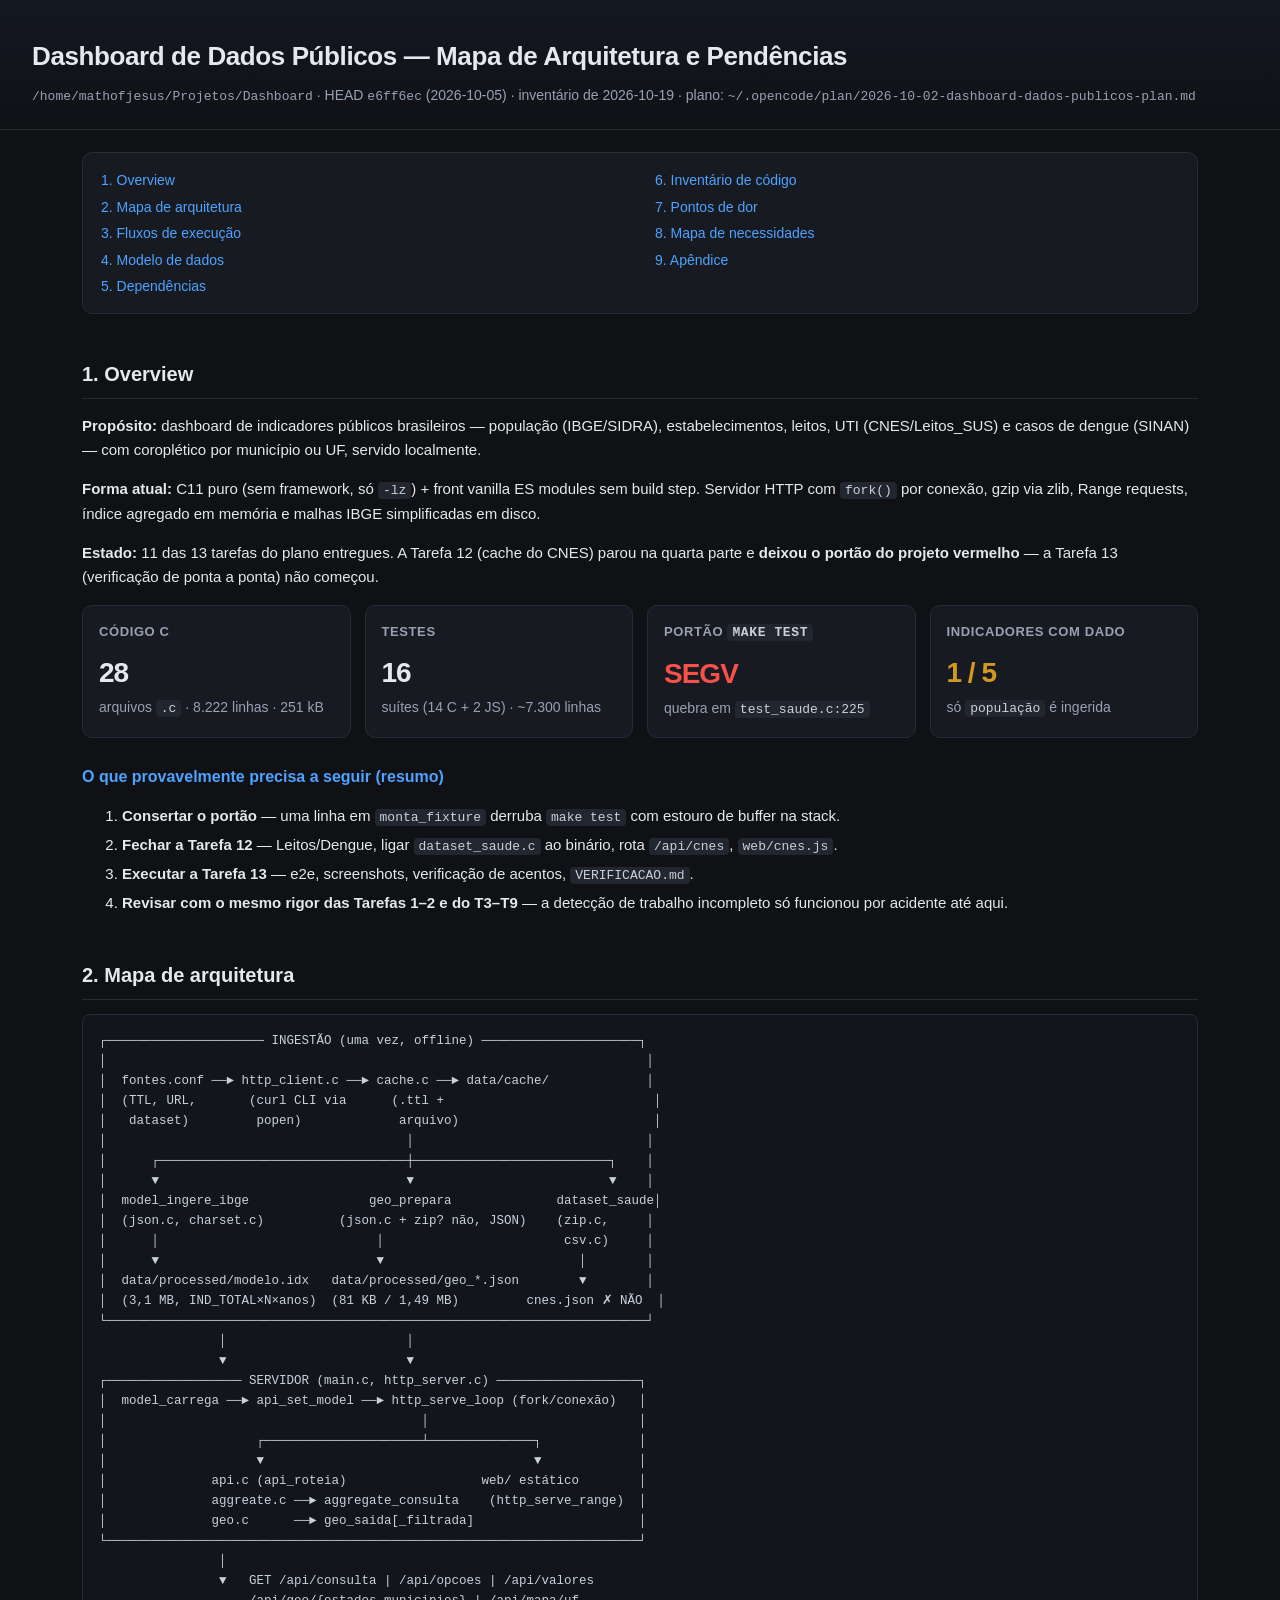
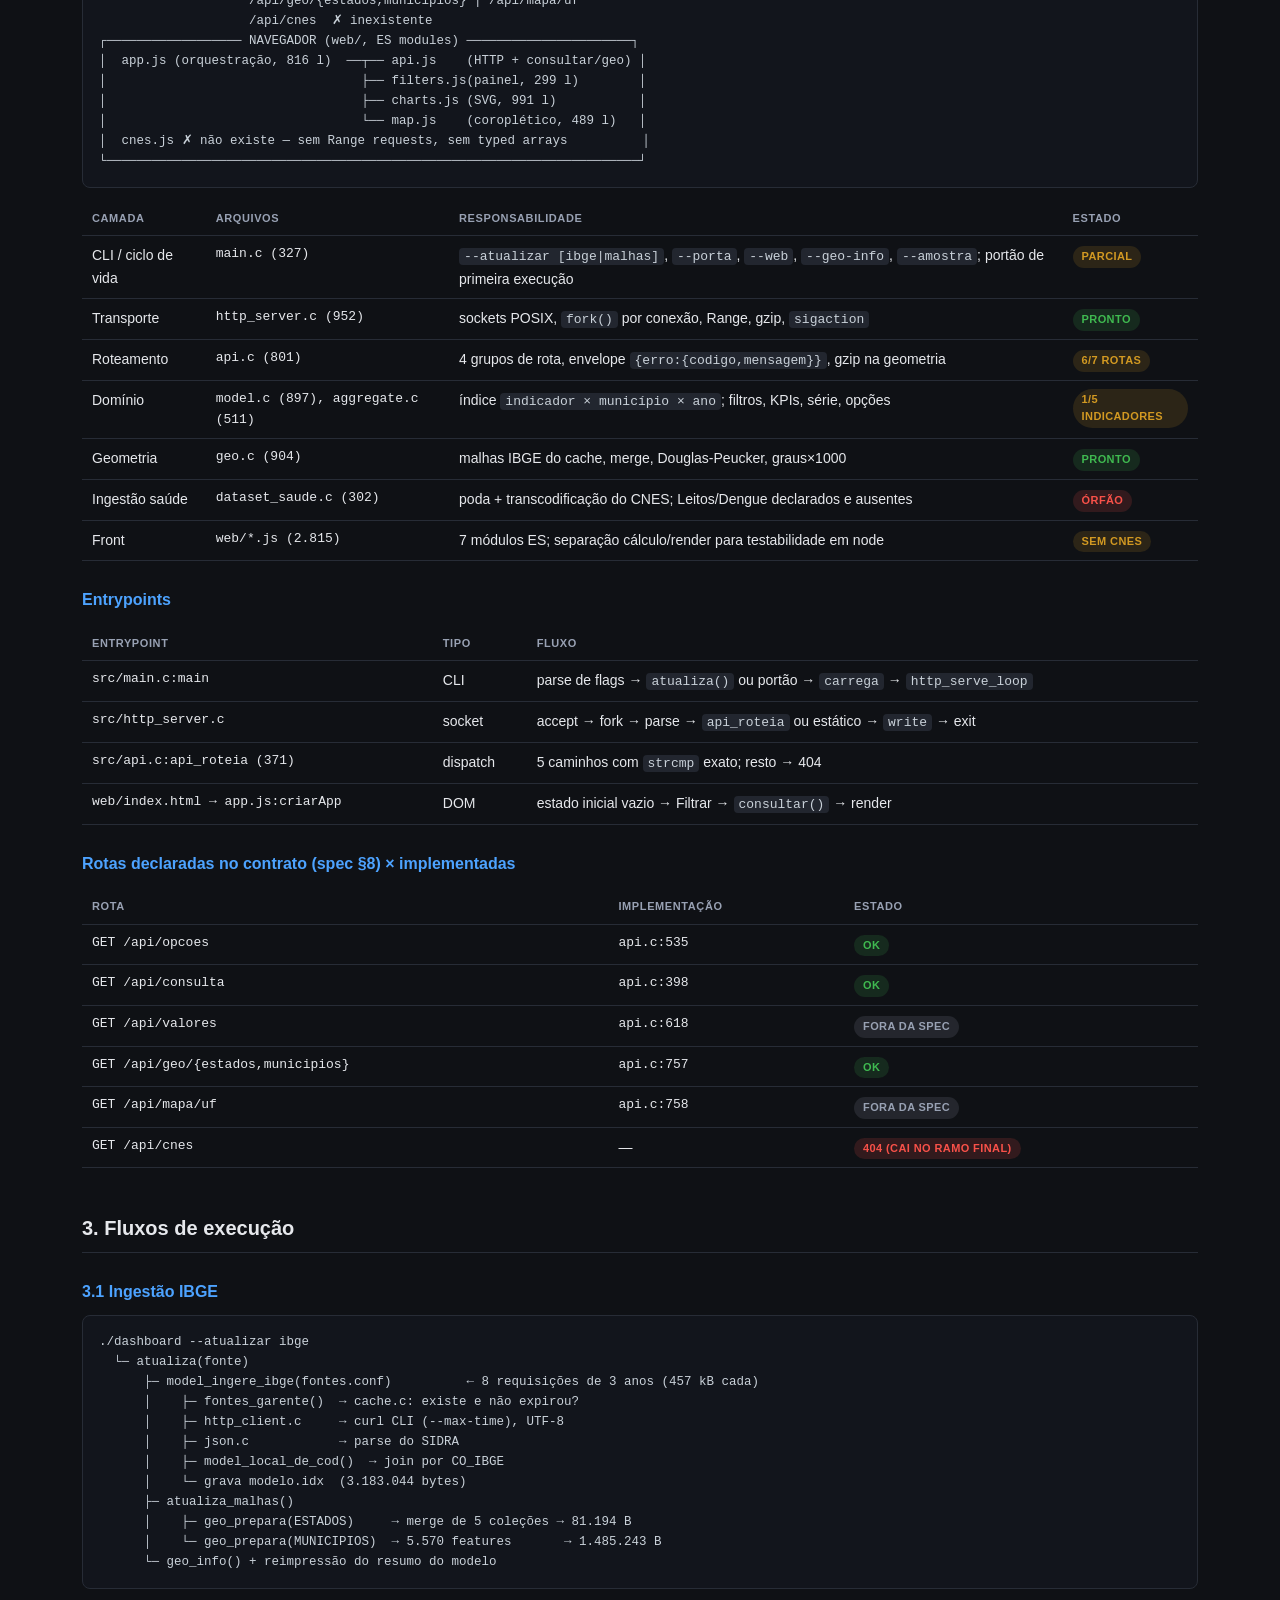
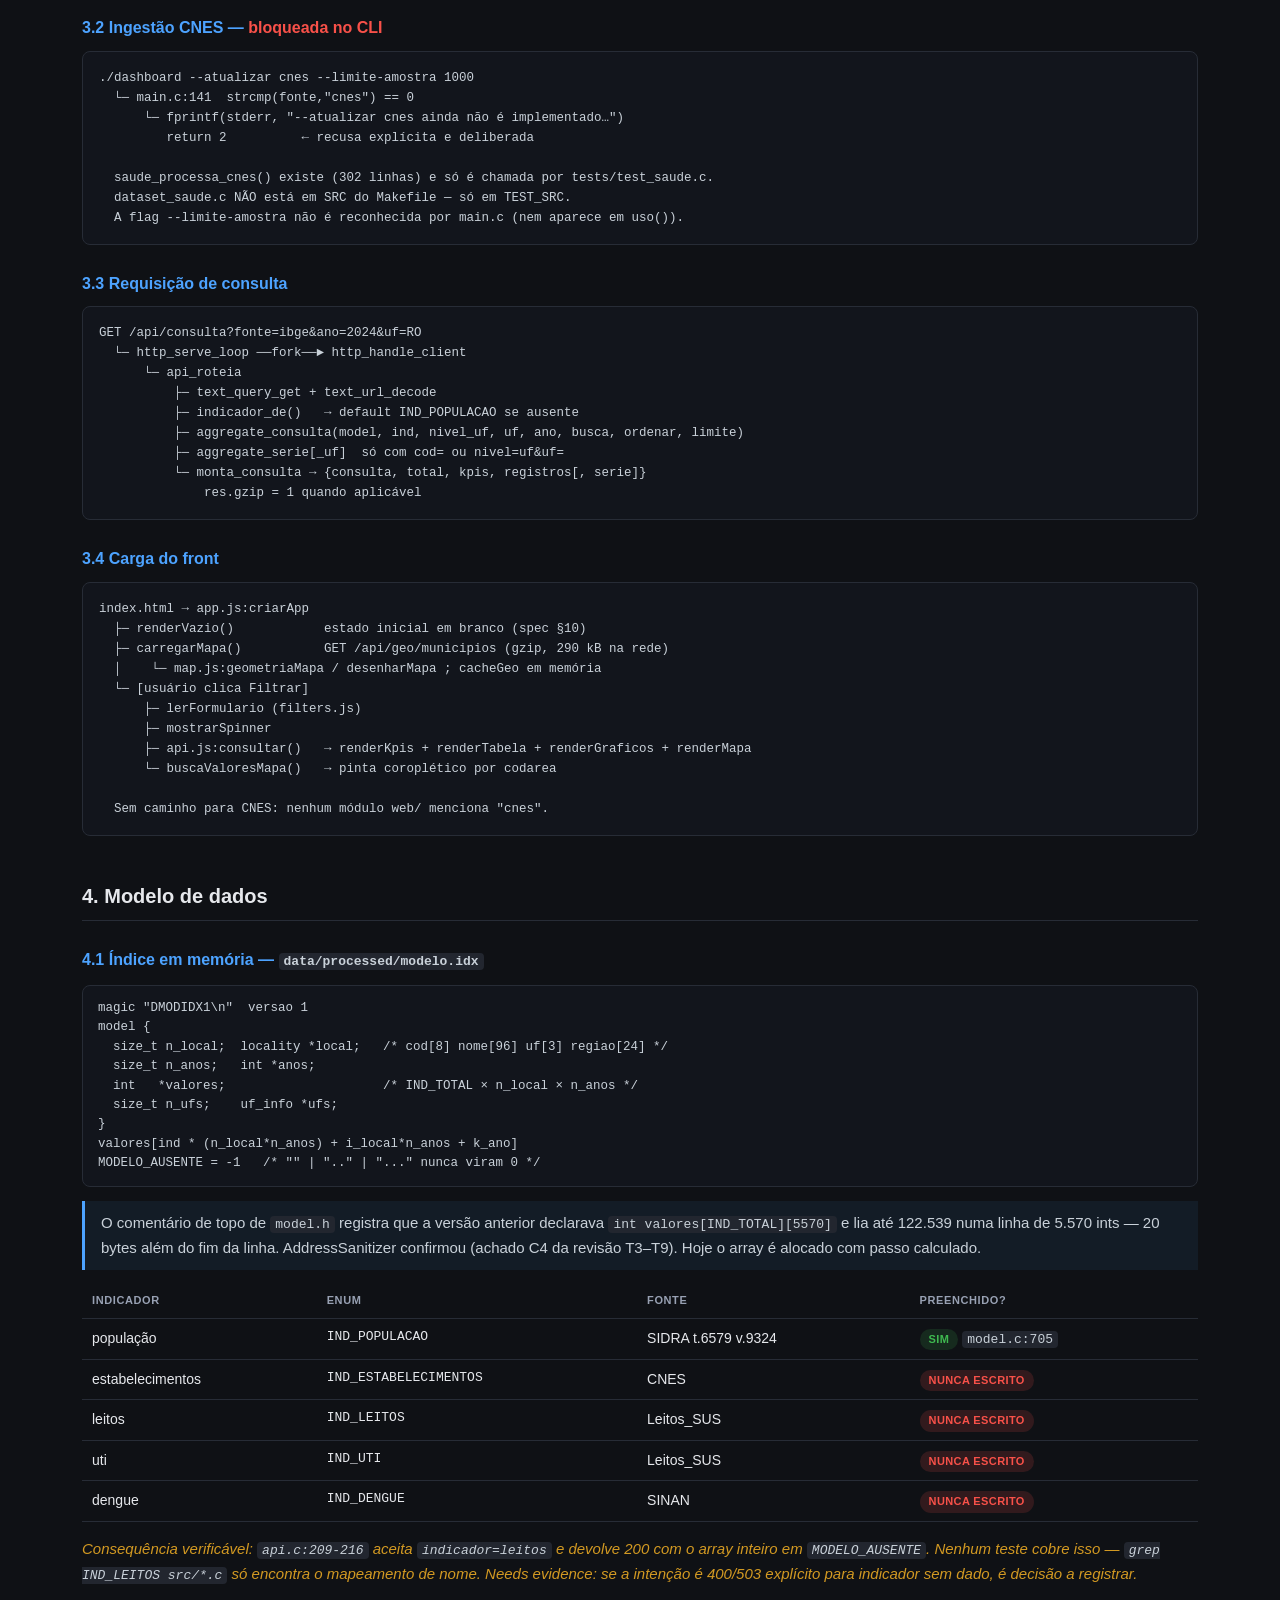
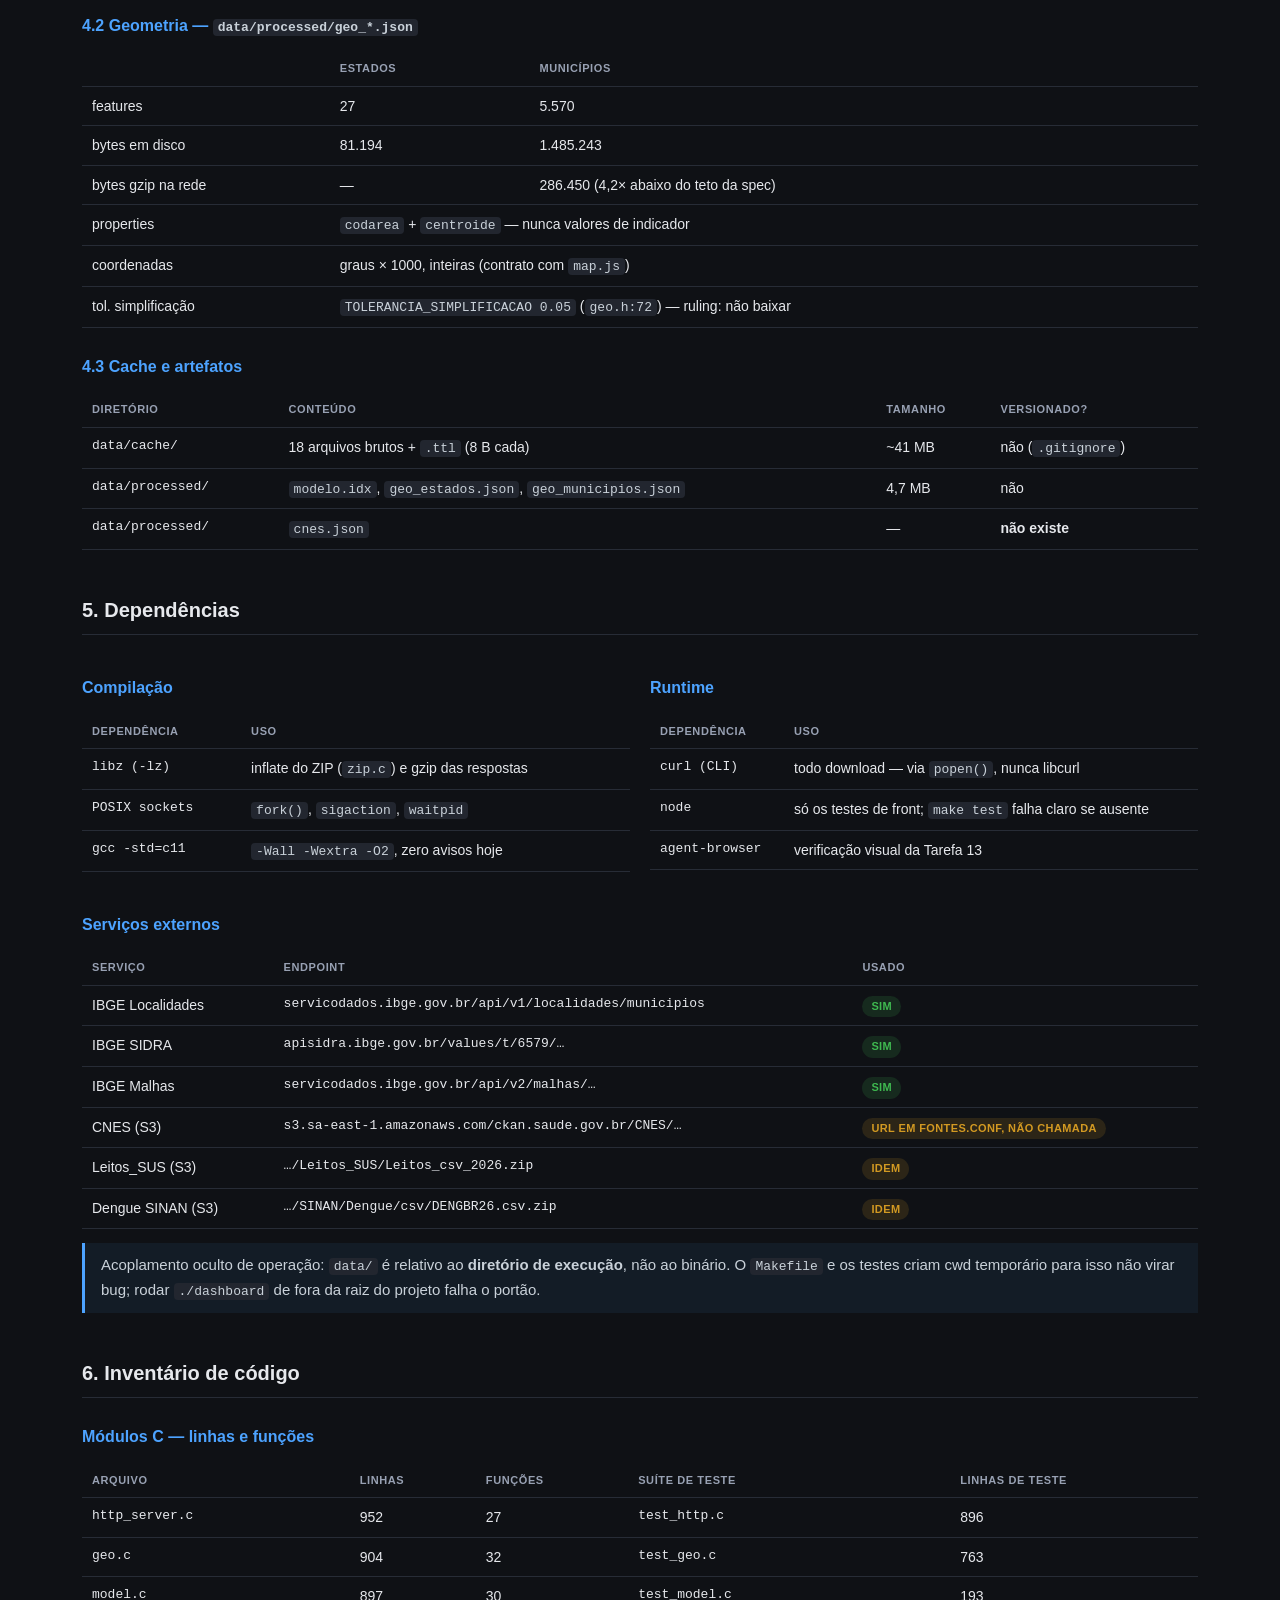
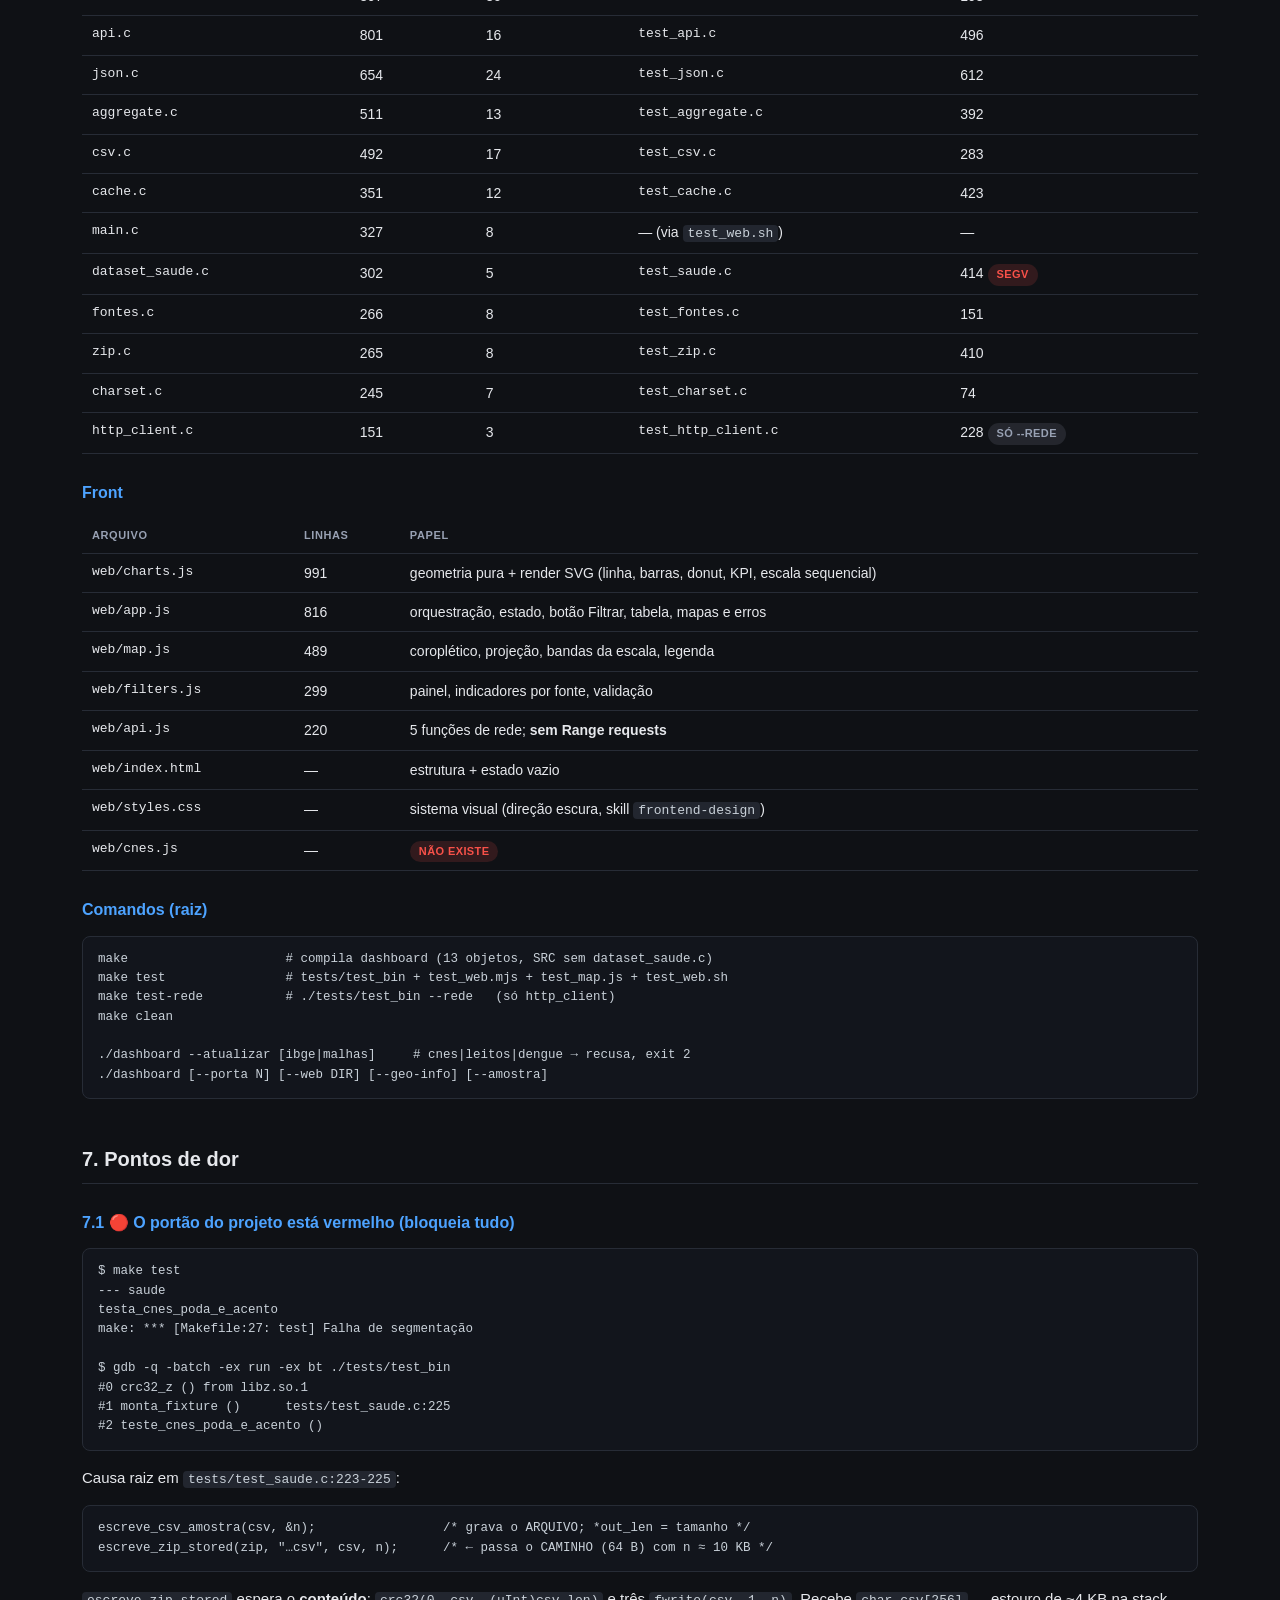
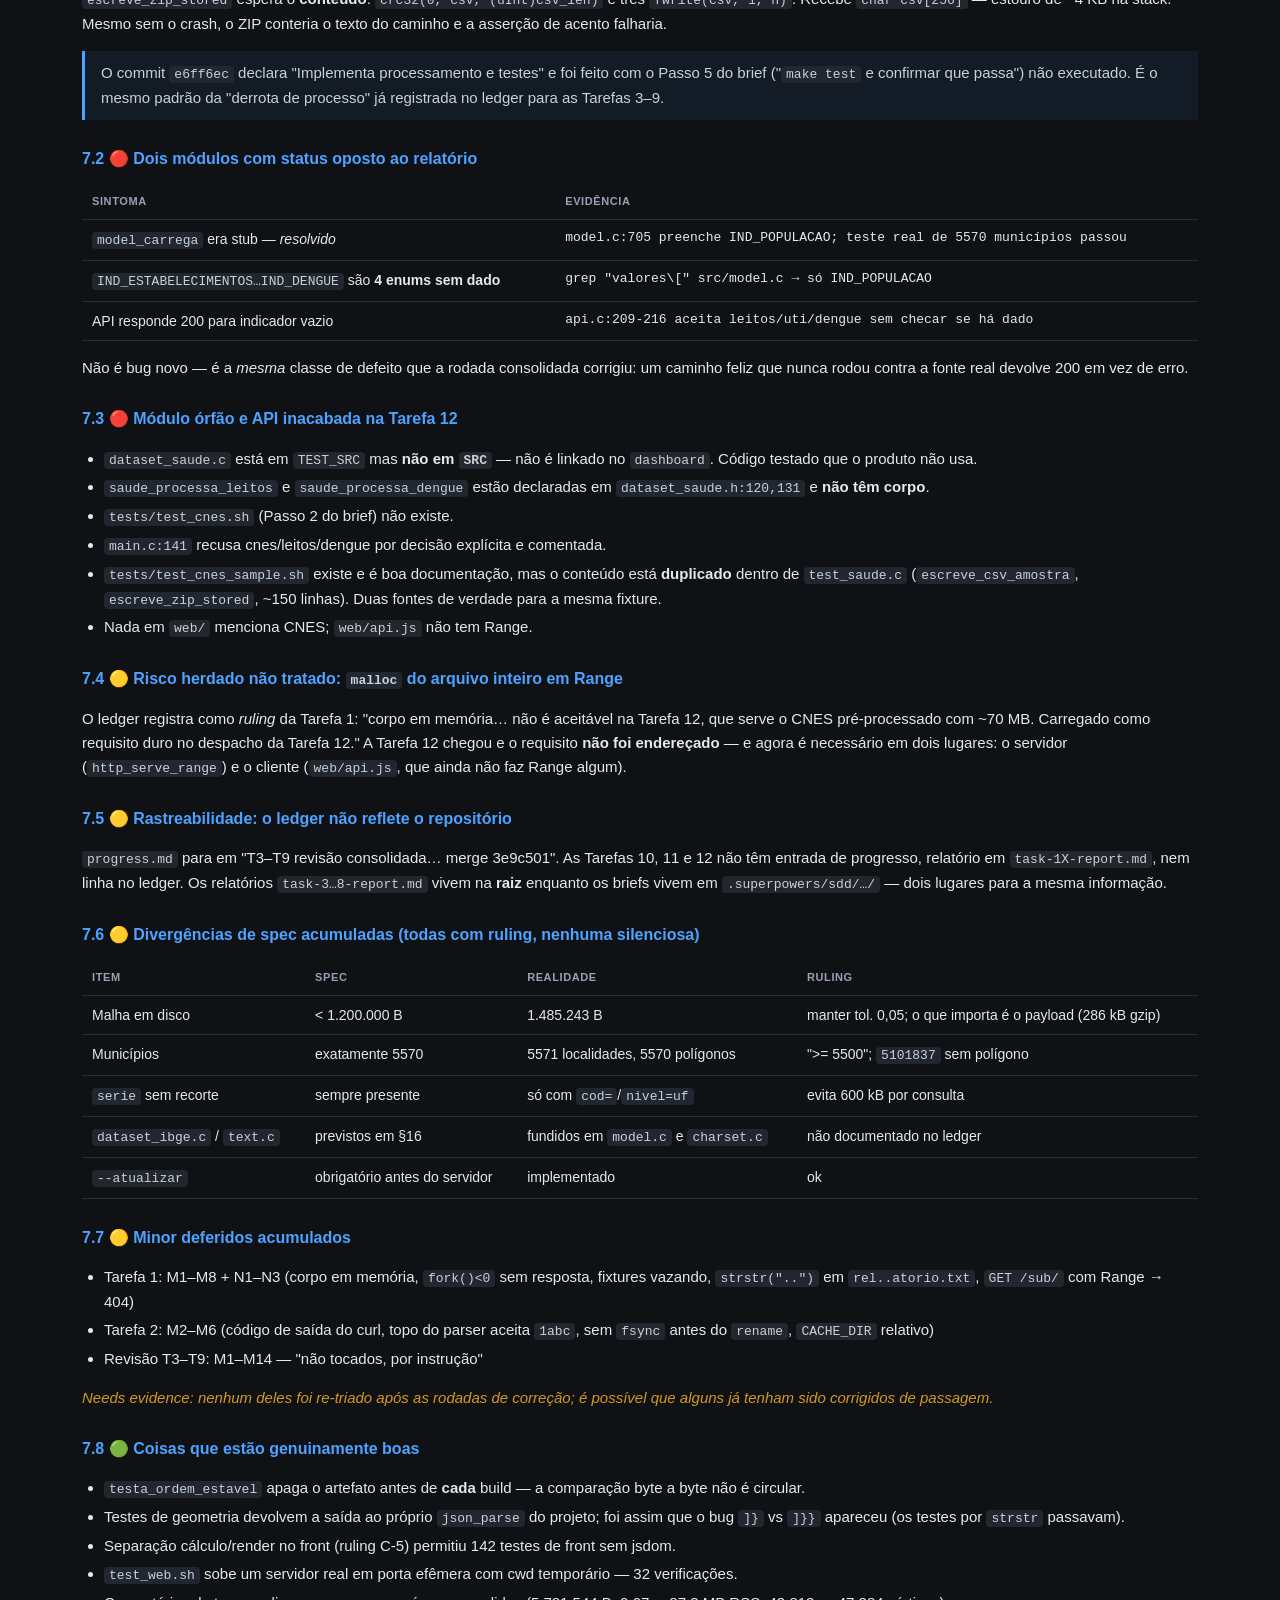
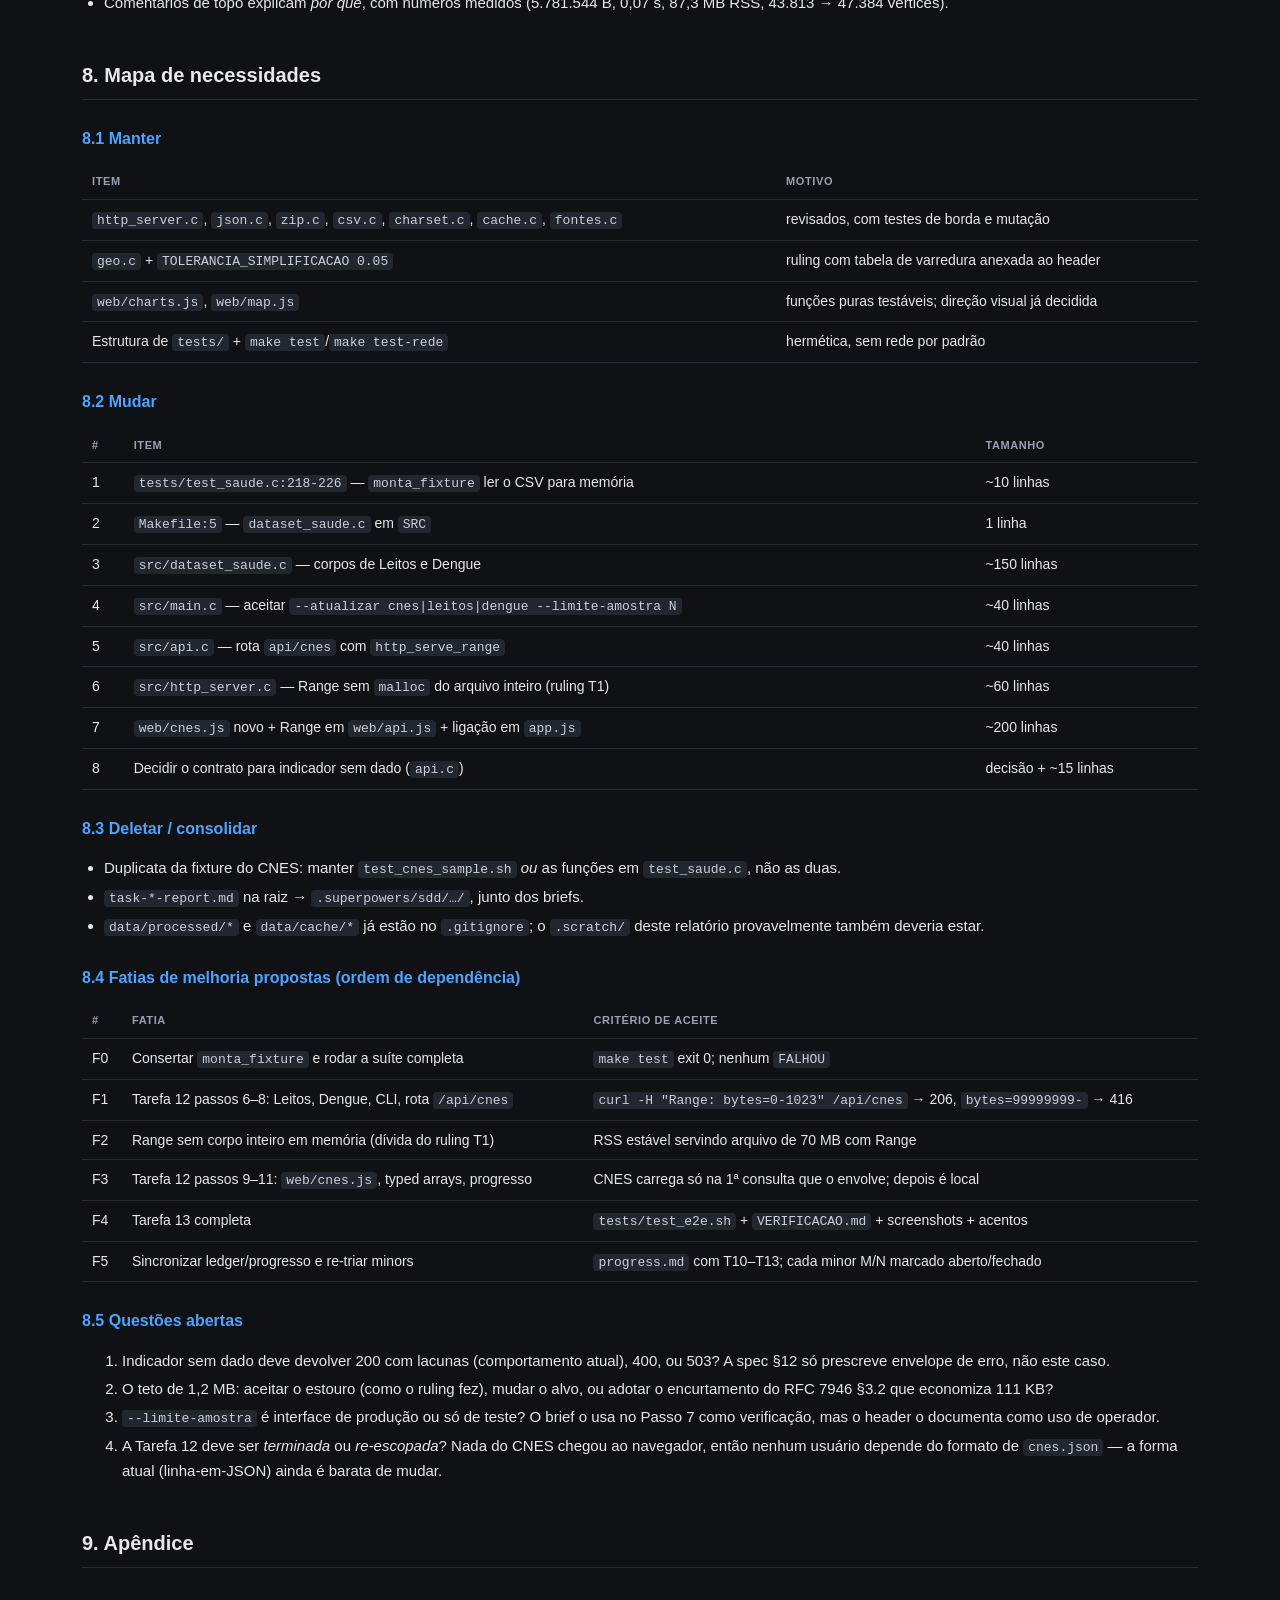
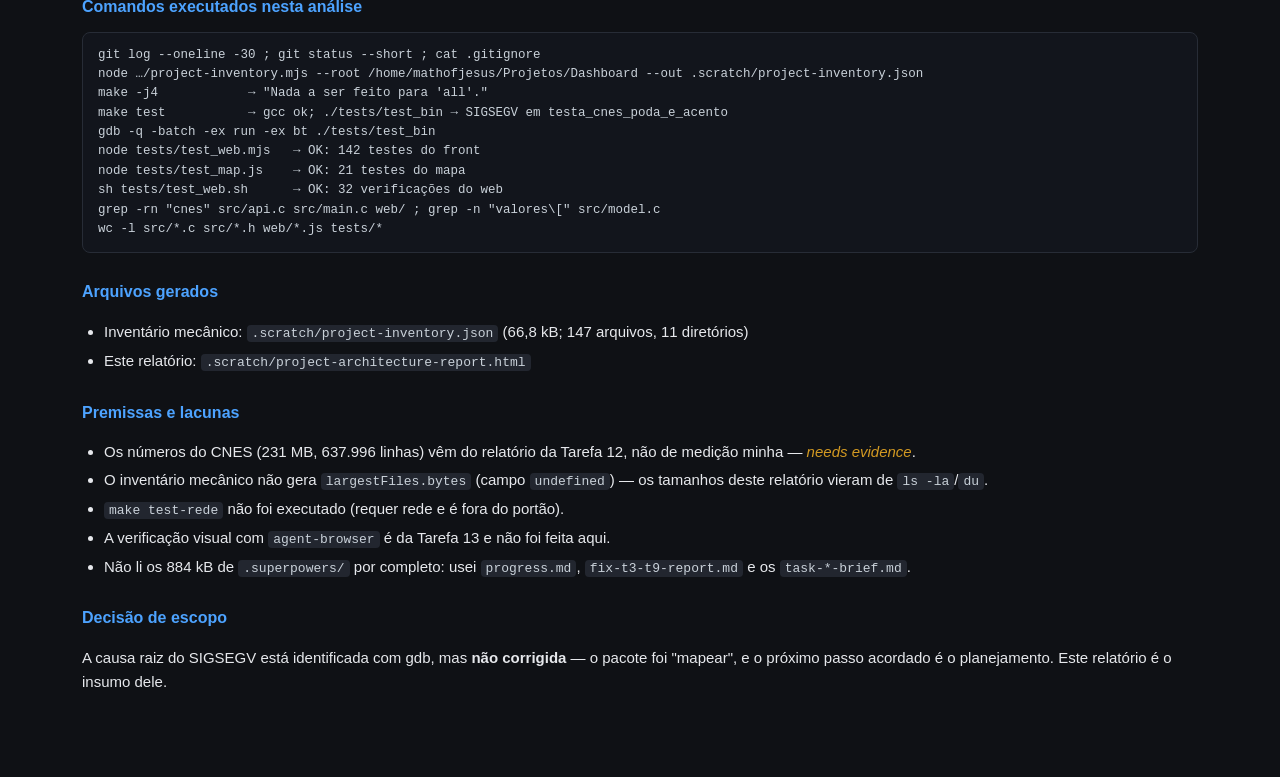
==== .scratch/project-architecture-report.html @ 8efec541 "Add : Report Arquitetura do projeto e Invetorio do projeto" ====
<!DOCTYPE html>
<html lang="pt-BR">
<head>
<meta charset="utf-8">
<meta name="viewport" content="width=device-width, initial-scale=1">
<title>Dashboard de Dados Públicos — Mapa de Arquitetura e Pendências</title>
<style>
  :root{
    --bg:#0f1115; --card:#171a21; --card2:#1d2129; --linha:#272c36;
    --txt:#e6e8ec; --fraco:#98a1b3; --acento:#4da3ff; --ok:#3fb950;
    --warn:#d29922; --erro:#f85149; --mono:ui-monospace,SFMono-Regular,Menlo,Consolas,monospace;
  }
  *{box-sizing:border-box}
  body{margin:0;background:var(--bg);color:var(--txt);
       font:15px/1.6 -apple-system,BlinkMacSystemFont,"Segoe UI",Roboto,Helvetica,Arial,sans-serif}
  header{padding:36px 32px 22px;border-bottom:1px solid var(--linha);
         background:linear-gradient(180deg,#141822,#0f1115)}
  h1{margin:0 0 6px;font-size:26px;letter-spacing:-.4px}
  h2{margin:44px 0 14px;font-size:20px;padding-bottom:8px;border-bottom:1px solid var(--linha)}
  h3{margin:26px 0 10px;font-size:16px;color:var(--acento)}
  .sub{color:var(--fraco);font-size:14px}
  main{max-width:1180px;margin:0 auto;padding:0 32px 80px}
  table{width:100%;border-collapse:collapse;margin:14px 0;font-size:14px}
  th,td{text-align:left;padding:8px 10px;border-bottom:1px solid var(--linha);vertical-align:top}
  th{color:var(--fraco);font-weight:600;text-transform:uppercase;font-size:11px;letter-spacing:.6px}
  tr:hover td{background:#1a1e26}
  code,.mono{font-family:var(--mono);font-size:13px}
  code{background:#22262f;padding:1px 5px;border-radius:4px;color:#c9d1d9}
  .grade{display:grid;gap:14px;grid-template-columns:repeat(auto-fit,minmax(250px,1fr));margin:16px 0}
  .card{background:var(--card);border:1px solid var(--linha);border-radius:10px;padding:16px}
  .card h4{margin:0 0 8px;font-size:13px;text-transform:uppercase;letter-spacing:.6px;color:var(--fraco)}
  .card .n{font-size:28px;font-weight:700;letter-spacing:-1px}
  .pill{display:inline-block;padding:2px 9px;border-radius:99px;font-size:11px;
        font-weight:700;letter-spacing:.4px;text-transform:uppercase}
  .ok{background:rgba(63,185,80,.15);color:var(--ok)}
  .warn{background:rgba(210,153,34,.15);color:var(--warn)}
  .erro{background:rgba(248,81,73,.15);color:var(--erro)}
  .neu{background:rgba(152,161,179,.15);color:var(--fraco)}
  nav{background:var(--card);border:1px solid var(--linha);border-radius:10px;
      padding:14px 18px;margin:22px 0;columns:2;column-gap:30px}
  nav a{color:var(--acento);text-decoration:none;display:block;padding:2px 0;font-size:14px}
  nav a:hover{text-decoration:underline}
  pre{background:#12151c;border:1px solid var(--linha);border-radius:8px;padding:13px 15px;
      overflow-x:auto;font-family:var(--mono);font-size:12.5px;line-height:1.55;color:#c9d1d9}
  .fluxo{background:#12151c;border:1px solid var(--linha);border-radius:8px;padding:16px;
         font-family:var(--mono);font-size:12.5px;white-space:pre;overflow-x:auto;color:#c9d1d9}
  blockquote{margin:14px 0;padding:10px 16px;border-left:3px solid var(--acento);
             background:rgba(77,163,255,.07);color:#c9d1d9}
  .incerto{color:var(--warn);font-style:italic}
  ul{padding-left:22px}
  li{margin:4px 0}
  .col2{display:grid;gap:20px;grid-template-columns:1fr 1fr}
  @media(max-width:760px){.col2{grid-template-columns:1fr}nav{columns:1}}
  footer{color:var(--fraco);font-size:13px;border-top:1px solid var(--linha);
         padding:20px 32px;text-align:center}
</style>
</head>
<body>

<header>
  <h1>Dashboard de Dados Públicos — Mapa de Arquitetura e Pendências</h1>
  <div class="sub">
    <span class="mono">/home/mathofjesus/Projetos/Dashboard</span> ·
    HEAD <span class="mono">e6ff6ec</span> (2026-10-05) ·
    inventário de 2026-10-19 ·
    plano: <span class="mono">~/.opencode/plan/2026-10-02-dashboard-dados-publicos-plan.md</span>
  </div>
</header>

<main>

<nav>
  <a href="#s1">1. Overview</a>
  <a href="#s2">2. Mapa de arquitetura</a>
  <a href="#s3">3. Fluxos de execução</a>
  <a href="#s4">4. Modelo de dados</a>
  <a href="#s5">5. Dependências</a>
  <a href="#s6">6. Inventário de código</a>
  <a href="#s7">7. Pontos de dor</a>
  <a href="#s8">8. Mapa de necessidades</a>
  <a href="#s9">9. Apêndice</a>
</nav>

<!-- ---------------------------------------------------------------- -->
<h2 id="s1">1. Overview</h2>

<p><strong>Propósito:</strong> dashboard de indicadores públicos brasileiros — população
(IBGE/SIDRA), estabelecimentos, leitos, UTI (CNES/Leitos_SUS) e casos de dengue (SINAN) —
com coroplético por município ou UF, servido localmente.</p>

<p><strong>Forma atual:</strong> C11 puro (sem framework, só <code>-lz</code>) + front vanilla
ES modules sem build step. Servidor HTTP com <code>fork()</code> por conexão, gzip via zlib,
Range requests, índice agregado em memória e malhas IBGE simplificadas em disco.</p>

<p><strong>Estado:</strong> 11 das 13 tarefas do plano entregues. A Tarefa 12 (cache do CNES)
parou na quarta parte e <strong>deixou o portão do projeto vermelho</strong> — a Tarefa 13
(verificação de ponta a ponta) não começou.</p>

<div class="grade">
  <div class="card"><h4>Código C</h4><div class="n">28</div>
    <div class="sub">arquivos <code>.c</code> · 8.222 linhas · 251 kB</div></div>
  <div class="card"><h4>Testes</h4><div class="n">16</div>
    <div class="sub">suítes (14 C + 2 JS) · ~7.300 linhas</div></div>
  <div class="card"><h4>Portão <code>make test</code></h4><div class="n" style="color:var(--erro)">SEGV</div>
    <div class="sub">quebra em <code>test_saude.c:225</code></div></div>
  <div class="card"><h4>Indicadores com dado</h4><div class="n" style="color:var(--warn)">1 / 5</div>
    <div class="sub">só <code>população</code> é ingerida</div></div>
</div>

<h3>O que provavelmente precisa a seguir (resumo)</h3>
<ol>
  <li><strong>Consertar o portão</strong> — uma linha em <code>monta_fixture</code> derruba
      <code>make test</code> com estouro de buffer na stack.</li>
  <li><strong>Fechar a Tarefa 12</strong> — Leitos/Dengue, ligar <code>dataset_saude.c</code>
      ao binário, rota <code>/api/cnes</code>, <code>web/cnes.js</code>.</li>
  <li><strong>Executar a Tarefa 13</strong> — e2e, screenshots, verificação de acentos,
      <code>VERIFICACAO.md</code>.</li>
  <li><strong>Revisar com o mesmo rigor das Tarefas 1–2 e do T3–T9</strong> — a detecção de
      trabalho incompleto só funcionou por acidente até aqui.</li>
</ol>

<!-- ---------------------------------------------------------------- -->
<h2 id="s2">2. Mapa de arquitetura</h2>

<div class="fluxo">┌───────────────────── INGESTÃO (uma vez, offline) ─────────────────────┐
│                                                                        │
│  fontes.conf ──► http_client.c ──► cache.c ──► data/cache/             │
│  (TTL, URL,       (curl CLI via      (.ttl +                            │
│   dataset)         popen)             arquivo)                          │
│                                        │                               │
│      ┌─────────────────────────────────┼──────────────────────────┐    │
│      ▼                                 ▼                          ▼    │
│  model_ingere_ibge                geo_prepara              dataset_saude│
│  (json.c, charset.c)          (json.c + zip? não, JSON)    (zip.c,     │
│      │                             │                        csv.c)     │
│      ▼                             ▼                          │        │
│  data/processed/modelo.idx   data/processed/geo_*.json        ▼        │
│  (3,1 MB, IND_TOTAL×N×anos)  (81 KB / 1,49 MB)         cnes.json ✗ NÃO  │
└────────────────────────────────────────────────────────────────────────┘
                │                        │
                ▼                        ▼
┌────────────────── SERVIDOR (main.c, http_server.c) ───────────────────┐
│  model_carrega ──► api_set_model ──► http_serve_loop (fork/conexão)   │
│                                          │                            │
│                    ┌─────────────────────┴──────────────┐             │
│                    ▼                                    ▼             │
│              api.c (api_roteia)                  web/ estático        │
│              aggreate.c ──► aggregate_consulta    (http_serve_range)  │
│              geo.c      ──► geo_saida[_filtrada]                      │
└───────────────────────────────────────────────────────────────────────┘
                │
                ▼   GET /api/consulta | /api/opcoes | /api/valores
                    /api/geo/{estados,municipios} | /api/mapa/uf
                    /api/cnes  ✗ inexistente
┌────────────────── NAVEGADOR (web/, ES modules) ──────────────────────┐
│  app.js (orquestração, 816 l)  ──┬── api.js    (HTTP + consultar/geo) │
│                                  ├── filters.js(painel, 299 l)        │
│                                  ├── charts.js (SVG, 991 l)           │
│                                  └── map.js    (coroplético, 489 l)   │
│  cnes.js ✗ não existe — sem Range requests, sem typed arrays          │
└───────────────────────────────────────────────────────────────────────┘</div>

<table>
<thead><tr><th>Camada</th><th>Arquivos</th><th>Responsabilidade</th><th>Estado</th></tr></thead>
<tbody>
<tr><td>CLI / ciclo de vida</td><td class="mono">main.c (327)</td>
    <td><code>--atualizar [ibge|malhas]</code>, <code>--porta</code>, <code>--web</code>,
        <code>--geo-info</code>, <code>--amostra</code>; portão de primeira execução</td>
    <td><span class="pill warn">parcial</span></td></tr>
<tr><td>Transporte</td><td class="mono">http_server.c (952)</td>
    <td>sockets POSIX, <code>fork()</code> por conexão, Range, gzip, <code>sigaction</code></td>
    <td><span class="pill ok">pronto</span></td></tr>
<tr><td>Roteamento</td><td class="mono">api.c (801)</td>
    <td>4 grupos de rota, envelope <code>{erro:{codigo,mensagem}}</code>, gzip na geometria</td>
    <td><span class="pill warn">6/7 rotas</span></td></tr>
<tr><td>Domínio</td><td class="mono">model.c (897), aggregate.c (511)</td>
    <td>índice <code>indicador × município × ano</code>; filtros, KPIs, série, opções</td>
    <td><span class="pill warn">1/5 indicadores</span></td></tr>
<tr><td>Geometria</td><td class="mono">geo.c (904)</td>
    <td>malhas IBGE do cache, merge, Douglas-Peucker, graus×1000</td>
    <td><span class="pill ok">pronto</span></td></tr>
<tr><td>Ingestão saúde</td><td class="mono">dataset_saude.c (302)</td>
    <td>poda + transcodificação do CNES; Leitos/Dengue declarados e ausentes</td>
    <td><span class="pill erro">órfão</span></td></tr>
<tr><td>Front</td><td class="mono">web/*.js (2.815)</td>
    <td>7 módulos ES; separação cálculo/render para testabilidade em node</td>
    <td><span class="pill warn">sem CNES</span></td></tr>
</tbody>
</table>

<h3>Entrypoints</h3>
<table>
<thead><tr><th>Entrypoint</th><th>Tipo</th><th>Fluxo</th></tr></thead>
<tbody>
<tr><td class="mono">src/main.c:main</td><td>CLI</td><td>parse de flags → <code>atualiza()</code> ou portão → <code>carrega</code> → <code>http_serve_loop</code></td></tr>
<tr><td class="mono">src/http_server.c</td><td>socket</td><td>accept → fork → parse → <code>api_roteia</code> ou estático → <code>write</code> → exit</td></tr>
<tr><td class="mono">src/api.c:api_roteia (371)</td><td>dispatch</td><td>5 caminhos com <code>strcmp</code> exato; resto → 404</td></tr>
<tr><td class="mono">web/index.html → app.js:criarApp</td><td>DOM</td><td>estado inicial vazio → Filtrar → <code>consultar()</code> → render</td></tr>
</tbody>
</table>

<h3>Rotas declaradas no contrato (spec §8) × implementadas</h3>
<table>
<thead><tr><th>Rota</th><th>Implementação</th><th>Estado</th></tr></thead>
<tbody>
<tr><td class="mono">GET /api/opcoes</td><td class="mono">api.c:535</td><td><span class="pill ok">ok</span></td></tr>
<tr><td class="mono">GET /api/consulta</td><td class="mono">api.c:398</td><td><span class="pill ok">ok</span></td></tr>
<tr><td class="mono">GET /api/valores</td><td class="mono">api.c:618</td><td><span class="pill neu">fora da spec</span></td></tr>
<tr><td class="mono">GET /api/geo/{estados,municipios}</td><td class="mono">api.c:757</td><td><span class="pill ok">ok</span></td></tr>
<tr><td class="mono">GET /api/mapa/uf</td><td class="mono">api.c:758</td><td><span class="pill neu">fora da spec</span></td></tr>
<tr><td class="mono">GET /api/cnes</td><td>—</td><td><span class="pill erro">404 (cai no ramo final)</span></td></tr>
</tbody>
</table>

<!-- ---------------------------------------------------------------- -->
<h2 id="s3">3. Fluxos de execução</h2>

<h3>3.1 Ingestão IBGE</h3>
<div class="fluxo">./dashboard --atualizar ibge
  └─ atualiza(fonte)
      ├─ model_ingere_ibge(fontes.conf)          ← 8 requisições de 3 anos (457 kB cada)
      │    ├─ fontes_garente()  → cache.c: existe e não expirou?
      │    ├─ http_client.c     → curl CLI (--max-time), UTF-8
      │    ├─ json.c            → parse do SIDRA
      │    ├─ model_local_de_cod()  → join por CO_IBGE
      │    └─ grava modelo.idx  (3.183.044 bytes)
      ├─ atualiza_malhas()
      │    ├─ geo_prepara(ESTADOS)     → merge de 5 coleções → 81.194 B
      │    └─ geo_prepara(MUNICIPIOS)  → 5.570 features       → 1.485.243 B
      └─ geo_info() + reimpressão do resumo do modelo</div>

<h3>3.2 Ingestão CNES — <span style="color:var(--erro)">bloqueada no CLI</span></h3>
<div class="fluxo">./dashboard --atualizar cnes --limite-amostra 1000
  └─ main.c:141  strcmp(fonte,"cnes") == 0
      └─ fprintf(stderr, "--atualizar cnes ainda não é implementado…")
         return 2          ← recusa explícita e deliberada

  saude_processa_cnes() existe (302 linhas) e só é chamada por tests/test_saude.c.
  dataset_saude.c NÃO está em SRC do Makefile — só em TEST_SRC.
  A flag --limite-amostra não é reconhecida por main.c (nem aparece em uso()).</div>

<h3>3.3 Requisição de consulta</h3>
<div class="fluxo">GET /api/consulta?fonte=ibge&ano=2024&uf=RO
  └─ http_serve_loop ──fork──► http_handle_client
      └─ api_roteia
          ├─ text_query_get + text_url_decode
          ├─ indicador_de()   → default IND_POPULACAO se ausente
          ├─ aggregate_consulta(model, ind, nivel_uf, uf, ano, busca, ordenar, limite)
          ├─ aggregate_serie[_uf]  só com cod= ou nivel=uf&uf=
          └─ monta_consulta → {consulta, total, kpis, registros[, serie]}
              res.gzip = 1 quando aplicável</div>

<h3>3.4 Carga do front</h3>
<div class="fluxo">index.html → app.js:criarApp
  ├─ renderVazio()            estado inicial em branco (spec §10)
  ├─ carregarMapa()           GET /api/geo/municipios (gzip, 290 kB na rede)
  │    └─ map.js:geometriaMapa / desenharMapa ; cacheGeo em memória
  └─ [usuário clica Filtrar]
      ├─ lerFormulario (filters.js)
      ├─ mostrarSpinner
      ├─ api.js:consultar()   → renderKpis + renderTabela + renderGraficos + renderMapa
      └─ buscaValoresMapa()   → pinta coroplético por codarea

  Sem caminho para CNES: nenhum módulo web/ menciona "cnes".</div>

<!-- ---------------------------------------------------------------- -->
<h2 id="s4">4. Modelo de dados</h2>

<h3>4.1 Índice em memória — <code>data/processed/modelo.idx</code></h3>
<pre>magic "DMODIDX1\n"  versao 1
model {
  size_t n_local;  locality *local;   /* cod[8] nome[96] uf[3] regiao[24] */
  size_t n_anos;   int *anos;
  int   *valores;                     /* IND_TOTAL × n_local × n_anos */
  size_t n_ufs;    uf_info *ufs;
}
valores[ind * (n_local*n_anos) + i_local*n_anos + k_ano]
MODELO_AUSENTE = -1   /* "" | ".." | "..." nunca viram 0 */</pre>

<blockquote>O comentário de topo de <code>model.h</code> registra que a versão anterior declarava
<code>int valores[IND_TOTAL][5570]</code> e lia até 122.539 numa linha de 5.570 ints —
20 bytes além do fim da linha. AddressSanitizer confirmou (achado C4 da revisão T3–T9).
Hoje o array é alocado com passo calculado.</blockquote>

<table>
<thead><tr><th>Indicador</th><th>Enum</th><th>Fonte</th><th>Preenchido?</th></tr></thead>
<tbody>
<tr><td>população</td><td class="mono">IND_POPULACAO</td><td>SIDRA t.6579 v.9324</td><td><span class="pill ok">sim</span> <code>model.c:705</code></td></tr>
<tr><td>estabelecimentos</td><td class="mono">IND_ESTABELECIMENTOS</td><td>CNES</td><td><span class="pill erro">nunca escrito</span></td></tr>
<tr><td>leitos</td><td class="mono">IND_LEITOS</td><td>Leitos_SUS</td><td><span class="pill erro">nunca escrito</span></td></tr>
<tr><td>uti</td><td class="mono">IND_UTI</td><td>Leitos_SUS</td><td><span class="pill erro">nunca escrito</span></td></tr>
<tr><td>dengue</td><td class="mono">IND_DENGUE</td><td>SINAN</td><td><span class="pill erro">nunca escrito</span></td></tr>
</tbody>
</table>

<p class="incerto">Consequência verificável: <code>api.c:209-216</code> aceita
<code>indicador=leitos</code> e devolve 200 com o array inteiro em <code>MODELO_AUSENTE</code>.
Nenhum teste cobre isso — <code>grep IND_LEITOS src/*.c</code> só encontra o mapeamento de nome.
Needs evidence: se a intenção é 400/503 explícito para indicador sem dado, é decisão a registrar.</p>

<h3>4.2 Geometria — <code>data/processed/geo_*.json</code></h3>
<table>
<thead><tr><th></th><th>estados</th><th>municípios</th></tr></thead>
<tbody>
<tr><td>features</td><td>27</td><td>5.570</td></tr>
<tr><td>bytes em disco</td><td>81.194</td><td>1.485.243</td></tr>
<tr><td>bytes gzip na rede</td><td>—</td><td>286.450 (4,2× abaixo do teto da spec)</td></tr>
<tr><td>properties</td><td colspan="2"><code>codarea</code> + <code>centroide</code> — nunca valores de indicador</td></tr>
<tr><td>coordenadas</td><td colspan="2">graus × 1000, inteiras (contrato com <code>map.js</code>)</td></tr>
<tr><td>tol. simplificação</td><td colspan="2"><code>TOLERANCIA_SIMPLIFICACAO 0.05</code> (<code>geo.h:72</code>) — ruling: não baixar</td></tr>
</tbody>
</table>

<h3>4.3 Cache e artefatos</h3>
<table>
<thead><tr><th>Diretório</th><th>Conteúdo</th><th>Tamanho</th><th>Versionado?</th></tr></thead>
<tbody>
<tr><td class="mono">data/cache/</td><td>18 arquivos brutos + <code>.ttl</code> (8 B cada)</td><td>~41 MB</td><td>não (<code>.gitignore</code>)</td></tr>
<tr><td class="mono">data/processed/</td><td><code>modelo.idx</code>, <code>geo_estados.json</code>, <code>geo_municipios.json</code></td><td>4,7 MB</td><td>não</td></tr>
<tr><td class="mono">data/processed/</td><td><code>cnes.json</code></td><td>—</td><td><strong>não existe</strong></td></tr>
</tbody>
</table>

<!-- ---------------------------------------------------------------- -->
<h2 id="s5">5. Dependências</h2>

<div class="col2">
<div>
<h3>Compilação</h3>
<table>
<thead><tr><th>Dependência</th><th>Uso</th></tr></thead>
<tbody>
<tr><td class="mono">libz (-lz)</td><td>inflate do ZIP (<code>zip.c</code>) e gzip das respostas</td></tr>
<tr><td class="mono">POSIX sockets</td><td><code>fork()</code>, <code>sigaction</code>, <code>waitpid</code></td></tr>
<tr><td class="mono">gcc -std=c11</td><td><code>-Wall -Wextra -O2</code>, zero avisos hoje</td></tr>
</tbody>
</table>
</div>
<div>
<h3>Runtime</h3>
<table>
<thead><tr><th>Dependência</th><th>Uso</th></tr></thead>
<tbody>
<tr><td class="mono">curl (CLI)</td><td>todo download — via <code>popen()</code>, nunca libcurl</td></tr>
<tr><td class="mono">node</td><td>só os testes de front; <code>make test</code> falha claro se ausente</td></tr>
<tr><td class="mono">agent-browser</td><td>verificação visual da Tarefa 13</td></tr>
</tbody>
</table>
</div>
</div>

<h3>Serviços externos</h3>
<table>
<thead><tr><th>Serviço</th><th>Endpoint</th><th>Usado</th></tr></thead>
<tbody>
<tr><td>IBGE Localidades</td><td class="mono">servicodados.ibge.gov.br/api/v1/localidades/municipios</td><td><span class="pill ok">sim</span></td></tr>
<tr><td>IBGE SIDRA</td><td class="mono">apisidra.ibge.gov.br/values/t/6579/…</td><td><span class="pill ok">sim</span></td></tr>
<tr><td>IBGE Malhas</td><td class="mono">servicodados.ibge.gov.br/api/v2/malhas/…</td><td><span class="pill ok">sim</span></td></tr>
<tr><td>CNES (S3)</td><td class="mono">s3.sa-east-1.amazonaws.com/ckan.saude.gov.br/CNES/…</td><td><span class="pill warn">URL em fontes.conf, não chamada</span></td></tr>
<tr><td>Leitos_SUS (S3)</td><td class="mono">…/Leitos_SUS/Leitos_csv_2026.zip</td><td><span class="pill warn">idem</span></td></tr>
<tr><td>Dengue SINAN (S3)</td><td class="mono">…/SINAN/Dengue/csv/DENGBR26.csv.zip</td><td><span class="pill warn">idem</span></td></tr>
</tbody>
</table>

<blockquote>Acoplamento oculto de operação: <code>data/</code> é relativo ao <strong>diretório de
execução</strong>, não ao binário. O <code>Makefile</code> e os testes criam cwd temporário para
isso não virar bug; rodar <code>./dashboard</code> de fora da raiz do projeto falha o portão.</blockquote>

<!-- ---------------------------------------------------------------- -->
<h2 id="s6">6. Inventário de código</h2>

<h3>Módulos C — linhas e funções</h3>
<table>
<thead><tr><th>Arquivo</th><th>Linhas</th><th>Funções</th><th>Suíte de teste</th><th>Linhas de teste</th></tr></thead>
<tbody>
<tr><td class="mono">http_server.c</td><td>952</td><td>27</td><td class="mono">test_http.c</td><td>896</td></tr>
<tr><td class="mono">geo.c</td><td>904</td><td>32</td><td class="mono">test_geo.c</td><td>763</td></tr>
<tr><td class="mono">model.c</td><td>897</td><td>30</td><td class="mono">test_model.c</td><td>193</td></tr>
<tr><td class="mono">api.c</td><td>801</td><td>16</td><td class="mono">test_api.c</td><td>496</td></tr>
<tr><td class="mono">json.c</td><td>654</td><td>24</td><td class="mono">test_json.c</td><td>612</td></tr>
<tr><td class="mono">aggregate.c</td><td>511</td><td>13</td><td class="mono">test_aggregate.c</td><td>392</td></tr>
<tr><td class="mono">csv.c</td><td>492</td><td>17</td><td class="mono">test_csv.c</td><td>283</td></tr>
<tr><td class="mono">cache.c</td><td>351</td><td>12</td><td class="mono">test_cache.c</td><td>423</td></tr>
<tr><td class="mono">main.c</td><td>327</td><td>8</td><td>— (via <code>test_web.sh</code>)</td><td>—</td></tr>
<tr><td class="mono">dataset_saude.c</td><td>302</td><td>5</td><td class="mono">test_saude.c</td><td>414 <span class="pill erro">SEGV</span></td></tr>
<tr><td class="mono">fontes.c</td><td>266</td><td>8</td><td class="mono">test_fontes.c</td><td>151</td></tr>
<tr><td class="mono">zip.c</td><td>265</td><td>8</td><td class="mono">test_zip.c</td><td>410</td></tr>
<tr><td class="mono">charset.c</td><td>245</td><td>7</td><td class="mono">test_charset.c</td><td>74</td></tr>
<tr><td class="mono">http_client.c</td><td>151</td><td>3</td><td class="mono">test_http_client.c</td><td>228 <span class="pill neu">só --rede</span></td></tr>
</tbody>
</table>

<h3>Front</h3>
<table>
<thead><tr><th>Arquivo</th><th>Linhas</th><th>Papel</th></tr></thead>
<tbody>
<tr><td class="mono">web/charts.js</td><td>991</td><td>geometria pura + render SVG (linha, barras, donut, KPI, escala sequencial)</td></tr>
<tr><td class="mono">web/app.js</td><td>816</td><td>orquestração, estado, botão Filtrar, tabela, mapas e erros</td></tr>
<tr><td class="mono">web/map.js</td><td>489</td><td>coroplético, projeção, bandas da escala, legenda</td></tr>
<tr><td class="mono">web/filters.js</td><td>299</td><td>painel, indicadores por fonte, validação</td></tr>
<tr><td class="mono">web/api.js</td><td>220</td><td>5 funções de rede; <strong>sem Range requests</strong></td></tr>
<tr><td class="mono">web/index.html</td><td>—</td><td>estrutura + estado vazio</td></tr>
<tr><td class="mono">web/styles.css</td><td>—</td><td>sistema visual (direção escura, skill <code>frontend-design</code>)</td></tr>
<tr><td class="mono">web/cnes.js</td><td>—</td><td><span class="pill erro">não existe</span></td></tr>
</tbody>
</table>

<h3>Comandos (raiz)</h3>
<pre>make                     # compila dashboard (13 objetos, SRC sem dataset_saude.c)
make test                # tests/test_bin + test_web.mjs + test_map.js + test_web.sh
make test-rede           # ./tests/test_bin --rede   (só http_client)
make clean

./dashboard --atualizar [ibge|malhas]     # cnes|leitos|dengue → recusa, exit 2
./dashboard [--porta N] [--web DIR] [--geo-info] [--amostra]</pre>

<!-- ---------------------------------------------------------------- -->
<h2 id="s7">7. Pontos de dor</h2>

<h3>7.1 🔴 O portão do projeto está vermelho (bloqueia tudo)</h3>
<pre>$ make test
--- saude
testa_cnes_poda_e_acento
make: *** [Makefile:27: test] Falha de segmentação

$ gdb -q -batch -ex run -ex bt ./tests/test_bin
#0 crc32_z () from libz.so.1
#1 monta_fixture ()      tests/test_saude.c:225
#2 teste_cnes_poda_e_acento ()</pre>
<p>Causa raiz em <code>tests/test_saude.c:223-225</code>:</p>
<pre>escreve_csv_amostra(csv, &amp;n);                 /* grava o ARQUIVO; *out_len = tamanho */
escreve_zip_stored(zip, "…csv", csv, n);      /* ← passa o CAMINHO (64 B) com n ≈ 10 KB */</pre>
<p><code>escreve_zip_stored</code> espera o <strong>conteúdo</strong>:
<code>crc32(0, csv, (uInt)csv_len)</code> e três <code>fwrite(csv, 1, n)</code>. Recebe
<code>char csv[256]</code> — estouro de ~4 KB na stack. Mesmo sem o crash, o ZIP conteria o texto
do caminho e a asserção de acento falharia.</p>
<blockquote>O commit <code>e6ff6ec</code> declara "Implementa processamento e testes" e foi feito com
o Passo 5 do brief ("<code>make test</code> e confirmar que passa") não executado. É o mesmo padrão
da "derrota de processo" já registrada no ledger para as Tarefas 3–9.</blockquote>

<h3>7.2 🔴 Dois módulos com status oposto ao relatório</h3>
<table>
<thead><tr><th>Sintoma</th><th>Evidência</th></tr></thead>
<tbody>
<tr><td><code>model_carrega</code> era stub — <em>resolvido</em></td>
    <td class="mono">model.c:705 preenche IND_POPULACAO; teste real de 5570 municípios passou</td></tr>
<tr><td><code>IND_ESTABELECIMENTOS…IND_DENGUE</code> são <strong>4 enums sem dado</strong></td>
    <td class="mono">grep "valores\[" src/model.c → só IND_POPULACAO</td></tr>
<tr><td>API responde 200 para indicador vazio</td>
    <td class="mono">api.c:209-216 aceita leitos/uti/dengue sem checar se há dado</td></tr>
</tbody>
</table>
<p>Não é bug novo — é a <em>mesma</em> classe de defeito que a rodada consolidada corrigiu: um
caminho feliz que nunca rodou contra a fonte real devolve 200 em vez de erro.</p>

<h3>7.3 🔴 Módulo órfão e API inacabada na Tarefa 12</h3>
<ul>
<li><code>dataset_saude.c</code> está em <code>TEST_SRC</code> mas <strong>não em <code>SRC</code></strong>
    — não é linkado no <code>dashboard</code>. Código testado que o produto não usa.</li>
<li><code>saude_processa_leitos</code> e <code>saude_processa_dengue</code> estão declaradas em
    <code>dataset_saude.h:120,131</code> e <strong>não têm corpo</strong>.</li>
<li><code>tests/test_cnes.sh</code> (Passo 2 do brief) não existe.</li>
<li><code>main.c:141</code> recusa cnes/leitos/dengue por decisão explícita e comentada.</li>
<li><code>tests/test_cnes_sample.sh</code> existe e é boa documentação, mas o conteúdo está
    <strong>duplicado</strong> dentro de <code>test_saude.c</code> (<code>escreve_csv_amostra</code>,
    <code>escreve_zip_stored</code>, ~150 linhas). Duas fontes de verdade para a mesma fixture.</li>
<li>Nada em <code>web/</code> menciona CNES; <code>web/api.js</code> não tem Range.</li>
</ul>

<h3>7.4 🟡 Risco herdado não tratado: <code>malloc</code> do arquivo inteiro em Range</h3>
<p>O ledger registra como <em>ruling</em> da Tarefa 1: "corpo em memória… não é aceitável na Tarefa
12, que serve o CNES pré-processado com ~70 MB. Carregado como requisito duro no despacho da
Tarefa 12." A Tarefa 12 chegou e o requisito <strong>não foi endereçado</strong> — e agora é
necessário em dois lugares: o servidor (<code>http_serve_range</code>) e o cliente
(<code>web/api.js</code>, que ainda não faz Range algum).</p>

<h3>7.5 🟡 Rastreabilidade: o ledger não reflete o repositório</h3>
<p><code>progress.md</code> para em "T3–T9 revisão consolidada… merge 3e9c501". As Tarefas 10, 11 e 12
não têm entrada de progresso, relatório em <code>task-1X-report.md</code>, nem linha no ledger.
Os relatórios <code>task-3…8-report.md</code> vivem na <strong>raiz</strong> enquanto os briefs
vivem em <code>.superpowers/sdd/…/</code> — dois lugares para a mesma informação.</p>

<h3>7.6 🟡 Divergências de spec acumuladas (todas com ruling, nenhuma silenciosa)</h3>
<table>
<thead><tr><th>Item</th><th>Spec</th><th>Realidade</th><th>Ruling</th></tr></thead>
<tbody>
<tr><td>Malha em disco</td><td>&lt; 1.200.000 B</td><td>1.485.243 B</td>
    <td>manter tol. 0,05; o que importa é o payload (286 kB gzip)</td></tr>
<tr><td>Municípios</td><td>exatamente 5570</td><td>5571 localidades, 5570 polígonos</td>
    <td>"&gt;= 5500"; <code>5101837</code> sem polígono</td></tr>
<tr><td><code>serie</code> sem recorte</td><td>sempre presente</td><td>só com <code>cod=</code>/<code>nivel=uf</code></td>
    <td>evita 600 kB por consulta</td></tr>
<tr><td><code>dataset_ibge.c</code> / <code>text.c</code></td><td>previstos em §16</td>
    <td>fundidos em <code>model.c</code> e <code>charset.c</code></td>
    <td>não documentado no ledger</td></tr>
<tr><td><code>--atualizar</code></td><td>obrigatório antes do servidor</td><td>implementado</td>
    <td>ok</td></tr>
</tbody>
</table>

<h3>7.7 🟡 Minor deferidos acumulados</h3>
<ul>
<li>Tarefa 1: M1–M8 + N1–N3 (corpo em memória, <code>fork()&lt;0</code> sem resposta, fixtures
    vazando, <code>strstr("..")</code> em <code>rel..atorio.txt</code>, <code>GET /sub/</code> com Range → 404)</li>
<li>Tarefa 2: M2–M6 (código de saída do curl, topo do parser aceita <code>1abc</code>,
    sem <code>fsync</code> antes do <code>rename</code>, <code>CACHE_DIR</code> relativo)</li>
<li>Revisão T3–T9: M1–M14 — "não tocados, por instrução"</li>
</ul>
<p class="incerto">Needs evidence: nenhum deles foi re-triado após as rodadas de correção;
é possível que alguns já tenham sido corrigidos de passagem.</p>

<h3>7.8 🟢 Coisas que estão genuinamente boas</h3>
<ul>
<li><code>testa_ordem_estavel</code> apaga o artefato antes de <strong>cada</strong> build — a
    comparação byte a byte não é circular.</li>
<li>Testes de geometria devolvem a saída ao próprio <code>json_parse</code> do projeto; foi assim
    que o bug <code>]}</code> vs <code>]}}</code> apareceu (os testes por <code>strstr</code> passavam).</li>
<li>Separação cálculo/render no front (ruling C-5) permitiu 142 testes de front sem jsdom.</li>
<li><code>test_web.sh</code> sobe um servidor real em porta efêmera com cwd temporário — 32 verificações.</li>
<li>Comentários de topo explicam <em>por que</em>, com números medidos (5.781.544 B, 0,07 s,
    87,3 MB RSS, 43.813 → 47.384 vértices).</li>
</ul>

<!-- ---------------------------------------------------------------- -->
<h2 id="s8">8. Mapa de necessidades</h2>

<h3>8.1 Manter</h3>
<table>
<thead><tr><th>Item</th><th>Motivo</th></tr></thead>
<tbody>
<tr><td><code>http_server.c</code>, <code>json.c</code>, <code>zip.c</code>, <code>csv.c</code>, <code>charset.c</code>, <code>cache.c</code>, <code>fontes.c</code></td><td>revisados, com testes de borda e mutação</td></tr>
<tr><td><code>geo.c</code> + <code>TOLERANCIA_SIMPLIFICACAO 0.05</code></td><td>ruling com tabela de varredura anexada ao header</td></tr>
<tr><td><code>web/charts.js</code>, <code>web/map.js</code></td><td>funções puras testáveis; direção visual já decidida</td></tr>
<tr><td>Estrutura de <code>tests/</code> + <code>make test</code>/<code>make test-rede</code></td><td>hermética, sem rede por padrão</td></tr>
</tbody>
</table>

<h3>8.2 Mudar</h3>
<table>
<thead><tr><th>#</th><th>Item</th><th>Tamanho</th></tr></thead>
<tbody>
<tr><td>1</td><td><code>tests/test_saude.c:218-226</code> — <code>monta_fixture</code> ler o CSV para memória</td><td>~10 linhas</td></tr>
<tr><td>2</td><td><code>Makefile:5</code> — <code>dataset_saude.c</code> em <code>SRC</code></td><td>1 linha</td></tr>
<tr><td>3</td><td><code>src/dataset_saude.c</code> — corpos de Leitos e Dengue</td><td>~150 linhas</td></tr>
<tr><td>4</td><td><code>src/main.c</code> — aceitar <code>--atualizar cnes|leitos|dengue --limite-amostra N</code></td><td>~40 linhas</td></tr>
<tr><td>5</td><td><code>src/api.c</code> — rota <code>api/cnes</code> com <code>http_serve_range</code></td><td>~40 linhas</td></tr>
<tr><td>6</td><td><code>src/http_server.c</code> — Range sem <code>malloc</code> do arquivo inteiro (ruling T1)</td><td>~60 linhas</td></tr>
<tr><td>7</td><td><code>web/cnes.js</code> novo + Range em <code>web/api.js</code> + ligação em <code>app.js</code></td><td>~200 linhas</td></tr>
<tr><td>8</td><td>Decidir o contrato para indicador sem dado (<code>api.c</code>)</td><td>decisão + ~15 linhas</td></tr>
</tbody>
</table>

<h3>8.3 Deletar / consolidar</h3>
<ul>
<li>Duplicata da fixture do CNES: manter <code>test_cnes_sample.sh</code> <em>ou</em> as funções em
    <code>test_saude.c</code>, não as duas.</li>
<li><code>task-*-report.md</code> na raiz → <code>.superpowers/sdd/…/</code>, junto dos briefs.</li>
<li><code>data/processed/*</code> e <code>data/cache/*</code> já estão no <code>.gitignore</code>; o
    <code>.scratch/</code> deste relatório provavelmente também deveria estar.</li>
</ul>

<h3>8.4 Fatias de melhoria propostas (ordem de dependência)</h3>
<table>
<thead><tr><th>#</th><th>Fatia</th><th>Critério de aceite</th></tr></thead>
<tbody>
<tr><td>F0</td><td>Consertar <code>monta_fixture</code> e rodar a suíte completa</td>
    <td><code>make test</code> exit 0; nenhum <code>FALHOU</code></td></tr>
<tr><td>F1</td><td>Tarefa 12 passos 6–8: Leitos, Dengue, CLI, rota <code>/api/cnes</code></td>
    <td><code>curl -H "Range: bytes=0-1023" /api/cnes</code> → 206, <code>bytes=99999999-</code> → 416</td></tr>
<tr><td>F2</td><td>Range sem corpo inteiro em memória (dívida do ruling T1)</td>
    <td>RSS estável servindo arquivo de 70 MB com Range</td></tr>
<tr><td>F3</td><td>Tarefa 12 passos 9–11: <code>web/cnes.js</code>, typed arrays, progresso</td>
    <td>CNES carrega só na 1ª consulta que o envolve; depois é local</td></tr>
<tr><td>F4</td><td>Tarefa 13 completa</td>
    <td><code>tests/test_e2e.sh</code> + <code>VERIFICACAO.md</code> + screenshots + acentos</td></tr>
<tr><td>F5</td><td>Sincronizar ledger/progresso e re-triar minors</td>
    <td><code>progress.md</code> com T10–T13; cada minor M/N marcado aberto/fechado</td></tr>
</tbody>
</table>

<h3>8.5 Questões abertas</h3>
<ol>
<li>Indicador sem dado deve devolver 200 com lacunas (comportamento atual), 400, ou 503? A spec
    §12 só prescreve envelope de erro, não este caso.</li>
<li>O teto de 1,2 MB: aceitar o estouro (como o ruling fez), mudar o alvo, ou adotar o
    encurtamento do RFC 7946 §3.2 que economiza 111 KB?</li>
<li><code>--limite-amostra</code> é interface de produção ou só de teste? O brief o usa no Passo 7
    como verificação, mas o header o documenta como uso de operador.</li>
<li>A Tarefa 12 deve ser <em>terminada</em> ou <em>re-escopada</em>? Nada do CNES chegou ao
    navegador, então nenhum usuário depende do formato de <code>cnes.json</code> — a forma atual
    (linha-em-JSON) ainda é barata de mudar.</li>
</ol>

<!-- ---------------------------------------------------------------- -->
<h2 id="s9">9. Apêndice</h2>

<h3>Comandos executados nesta análise</h3>
<pre>git log --oneline -30 ; git status --short ; cat .gitignore
node …/project-inventory.mjs --root /home/mathofjesus/Projetos/Dashboard --out .scratch/project-inventory.json
make -j4            → "Nada a ser feito para 'all'."
make test           → gcc ok; ./tests/test_bin → SIGSEGV em testa_cnes_poda_e_acento
gdb -q -batch -ex run -ex bt ./tests/test_bin
node tests/test_web.mjs   → OK: 142 testes do front
node tests/test_map.js    → OK: 21 testes do mapa
sh tests/test_web.sh      → OK: 32 verificações do web
grep -rn "cnes" src/api.c src/main.c web/ ; grep -n "valores\[" src/model.c
wc -l src/*.c src/*.h web/*.js tests/*</pre>

<h3>Arquivos gerados</h3>
<ul>
<li>Inventário mecânico: <code>.scratch/project-inventory.json</code> (66,8 kB; 147 arquivos, 11 diretórios)</li>
<li>Este relatório: <code>.scratch/project-architecture-report.html</code></li>
</ul>

<h3>Premissas e lacunas</h3>
<ul>
<li>Os números do CNES (231 MB, 637.996 linhas) vêm do relatório da Tarefa 12, não de medição
    minha — <span class="incerto">needs evidence</span>.</li>
<li>O inventário mecânico não gera <code>largestFiles.bytes</code> (campo <code>undefined</code>) —
    os tamanhos deste relatório vieram de <code>ls -la</code>/<code>du</code>.</li>
<li><code>make test-rede</code> não foi executado (requer rede e é fora do portão).</li>
<li>A verificação visual com <code>agent-browser</code> é da Tarefa 13 e não foi feita aqui.</li>
<li>Não li os 884 kB de <code>.superpowers/</code> por completo: usei <code>progress.md</code>,
    <code>fix-t3-t9-report.md</code> e os <code>task-*-brief.md</code>.</li>
</ul>

<h3>Decisão de escopo</h3>
<p>A causa raiz do SIGSEGV está identificada com gdb, mas <strong>não corrigida</strong> — o
pacote foi "mapear", e o próximo passo acordado é o planejamento. Este relatório é o insumo dele.</p>

</main>

<footer>
  Gerado com a skill <span class="mono">project-architecture-report</span> (gil-1/skills) ·
  OpenCode · Big Pickle · 2026-10-19
</footer>

</body>
</html>
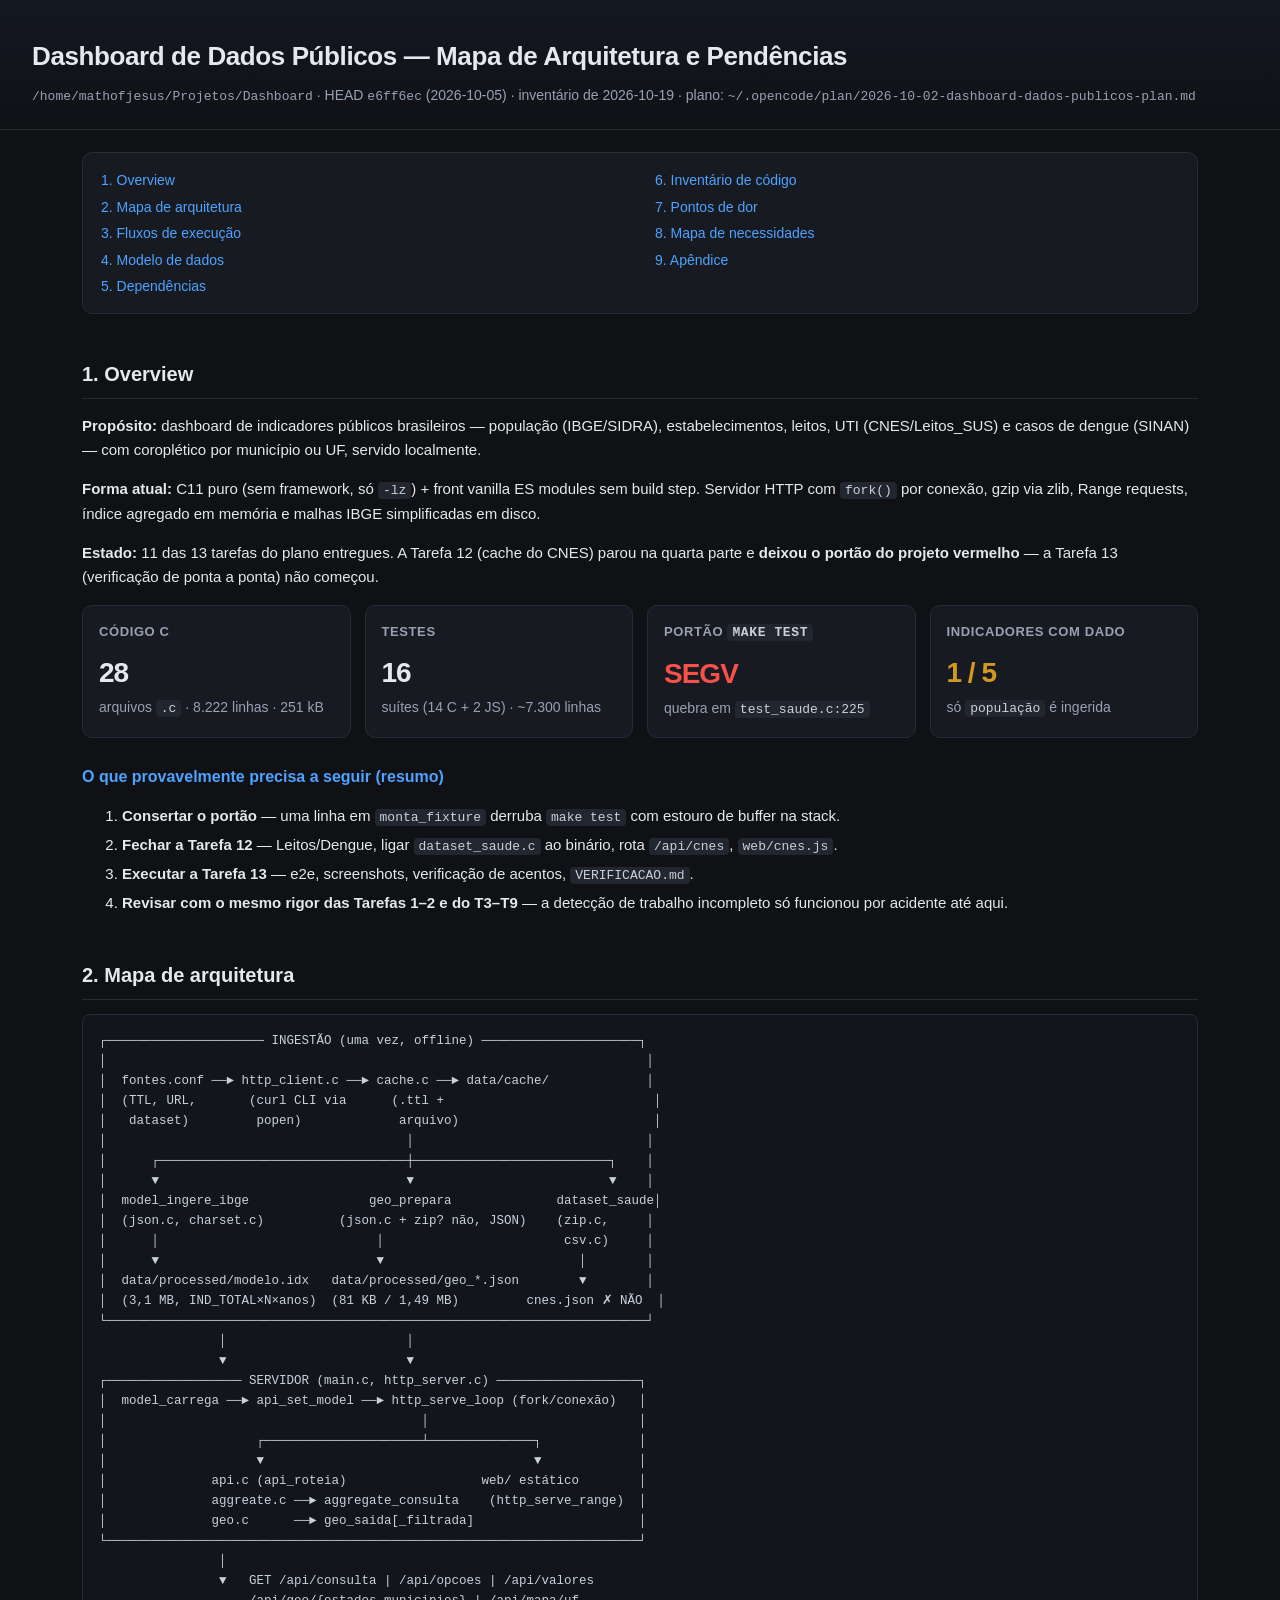
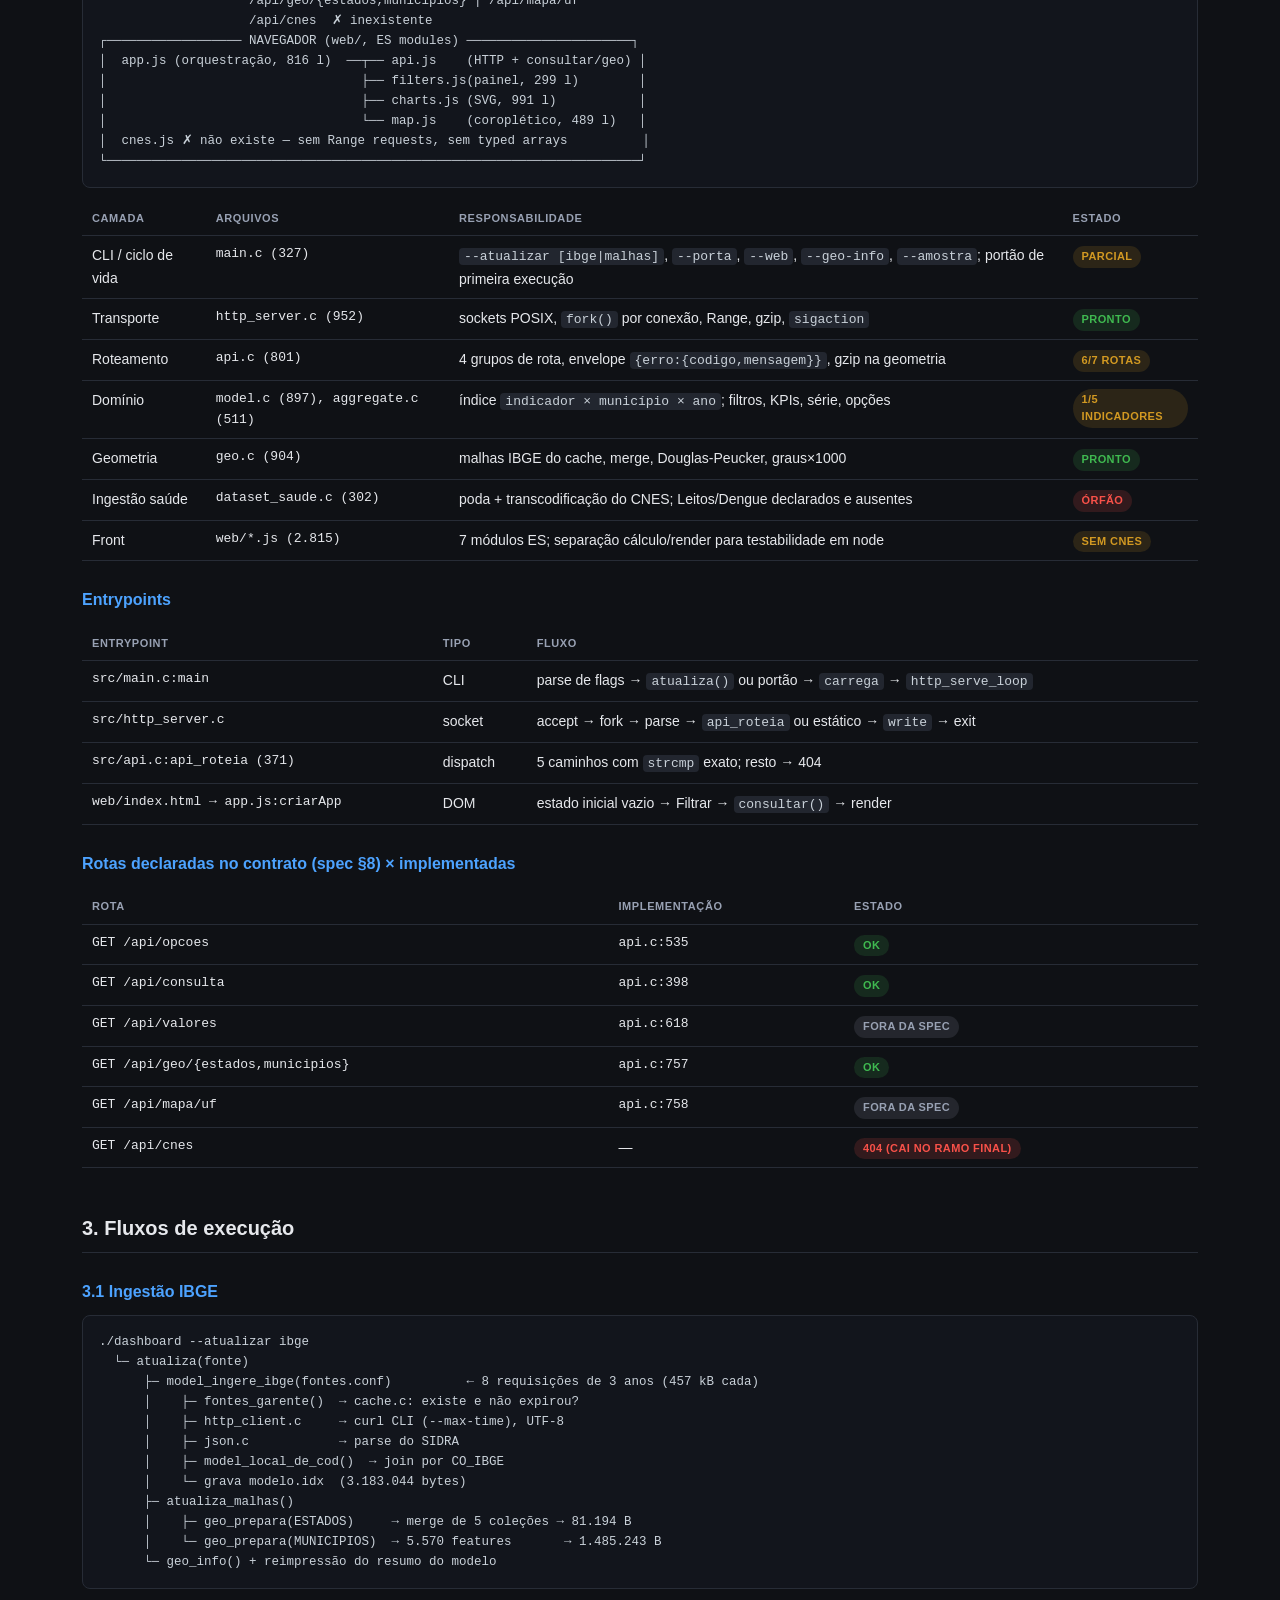
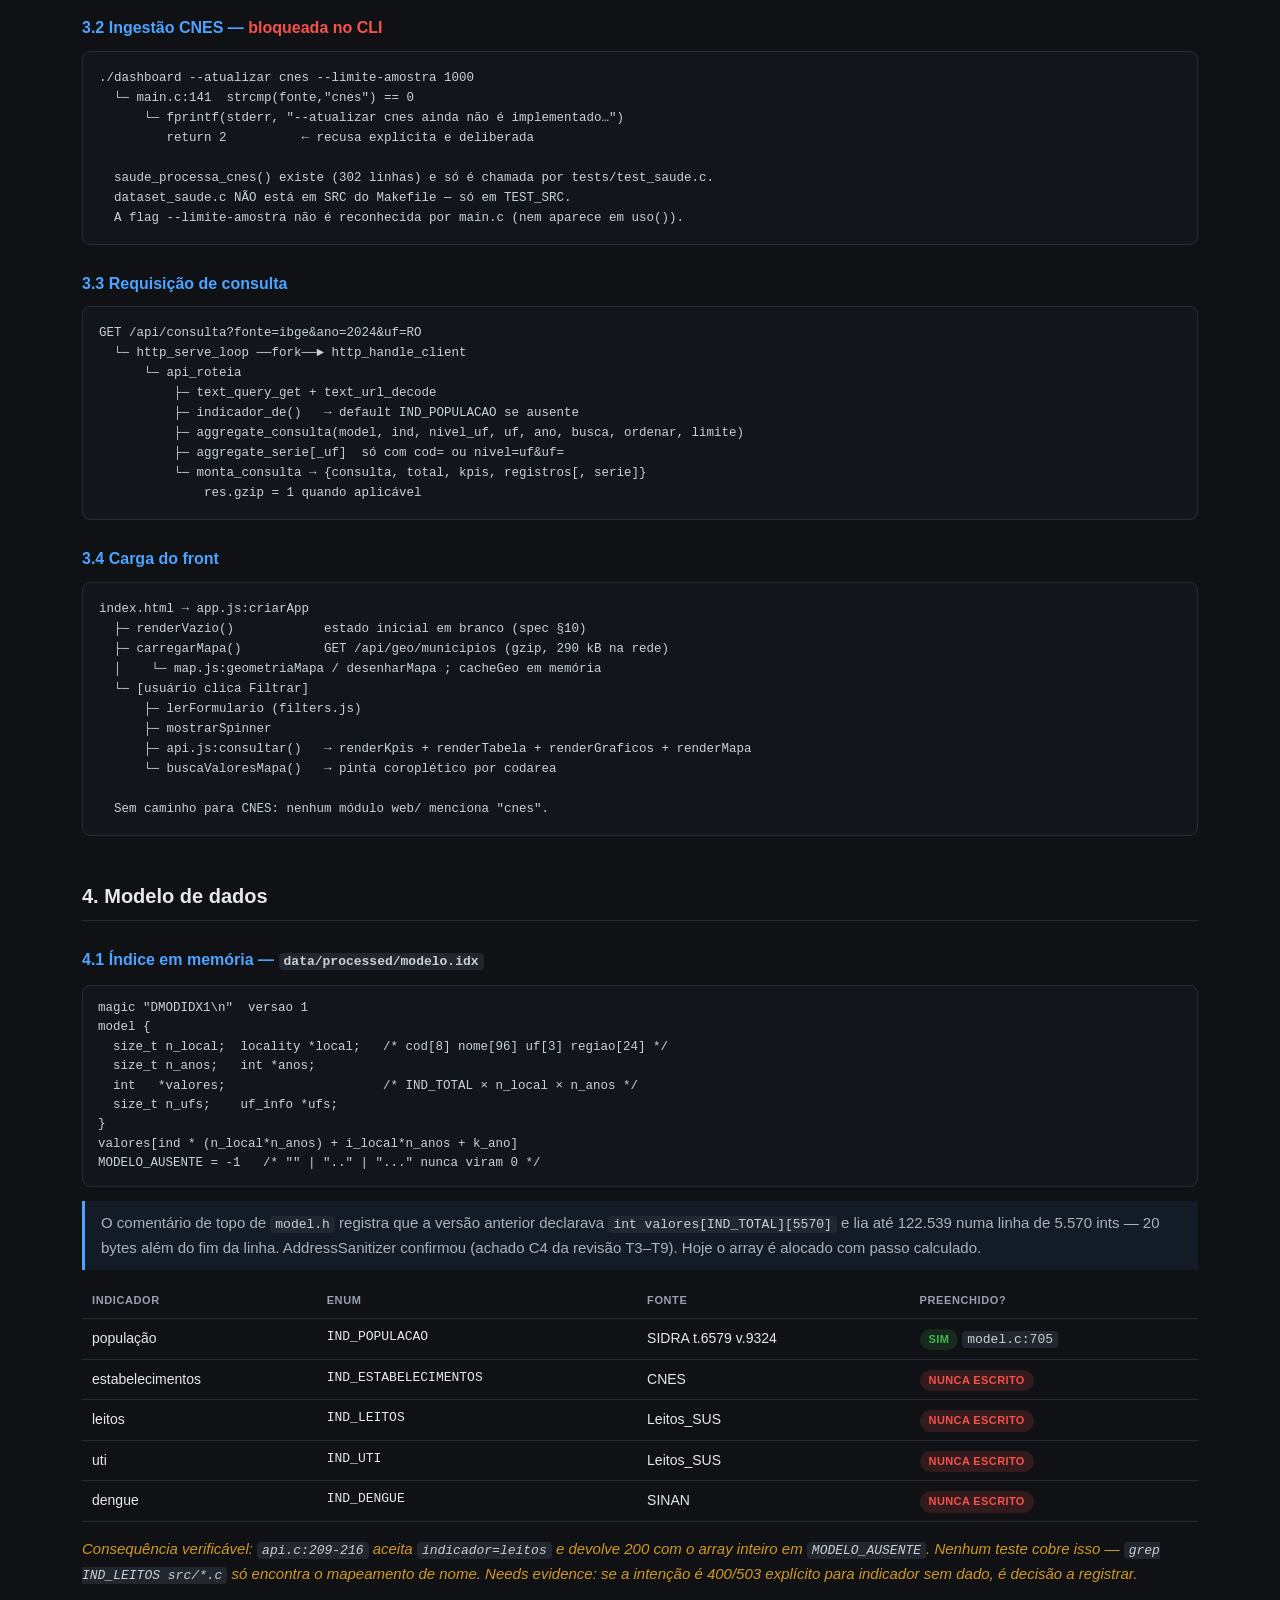
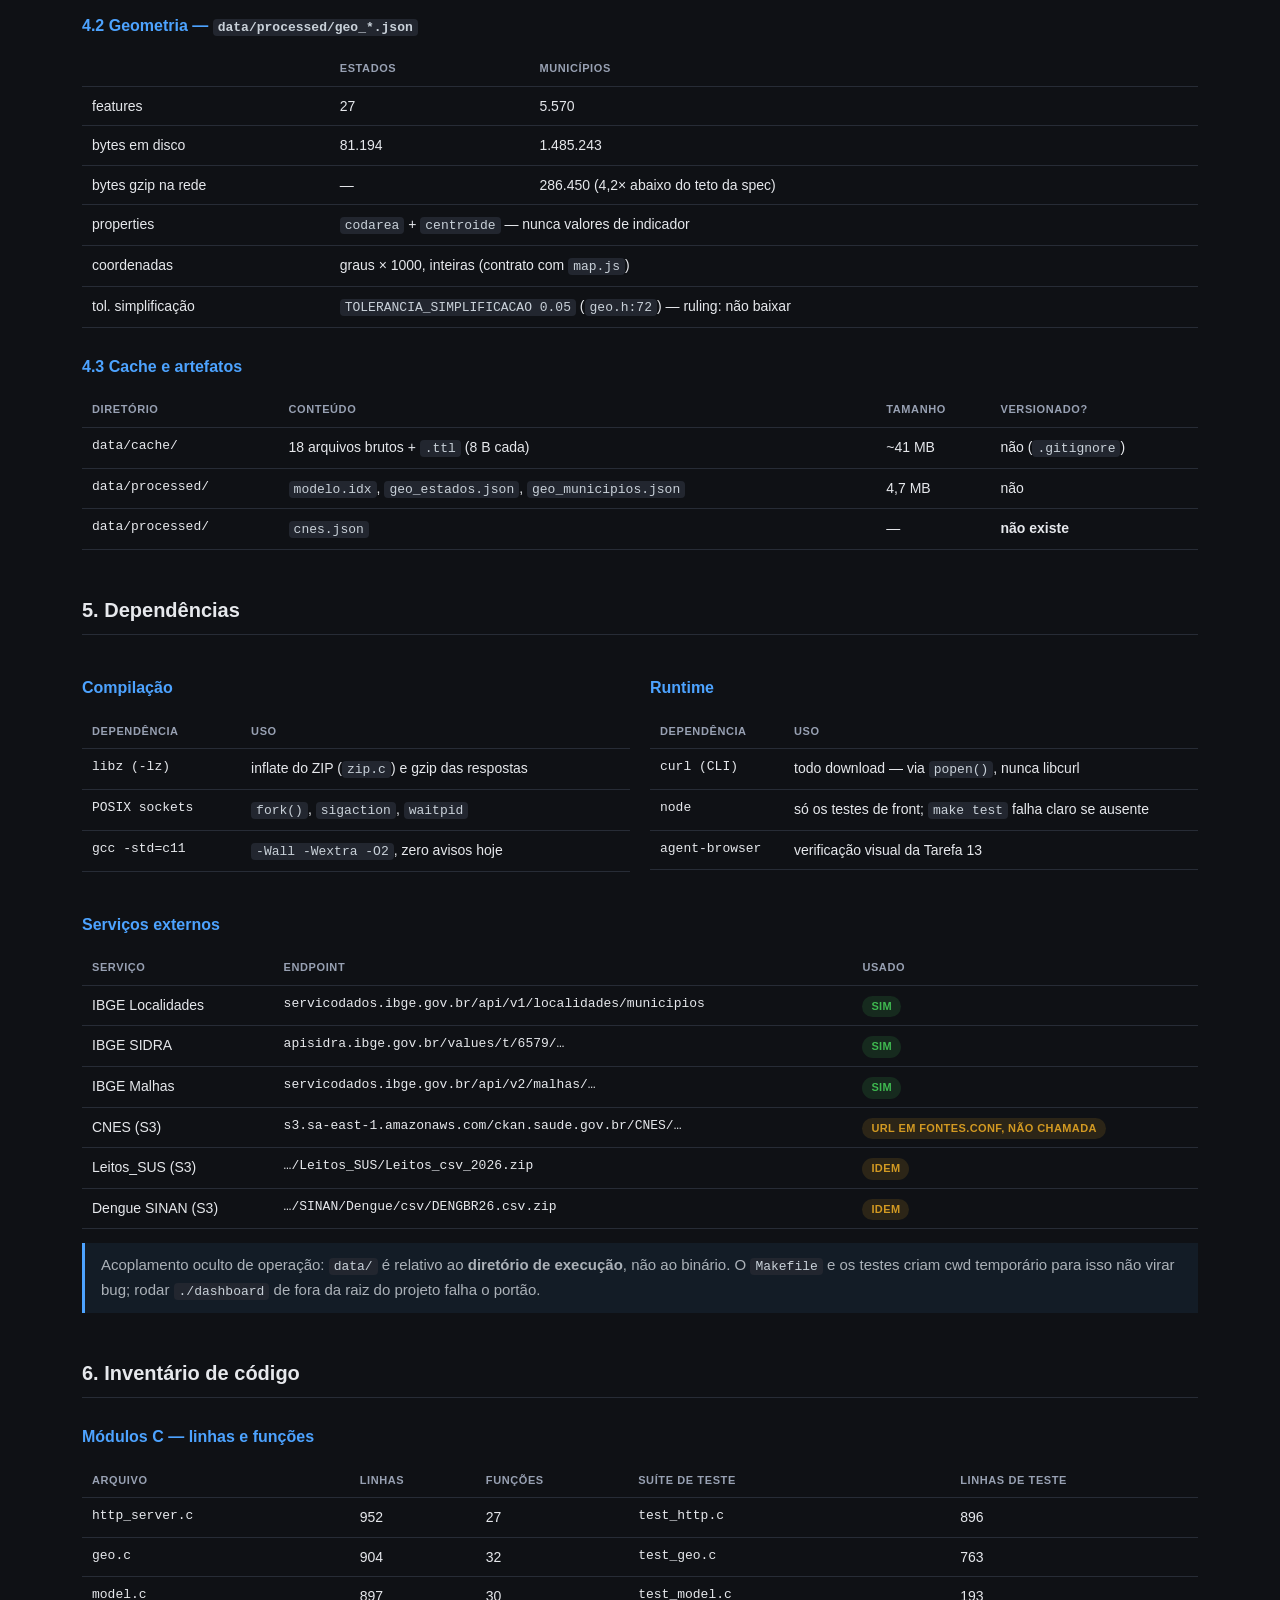
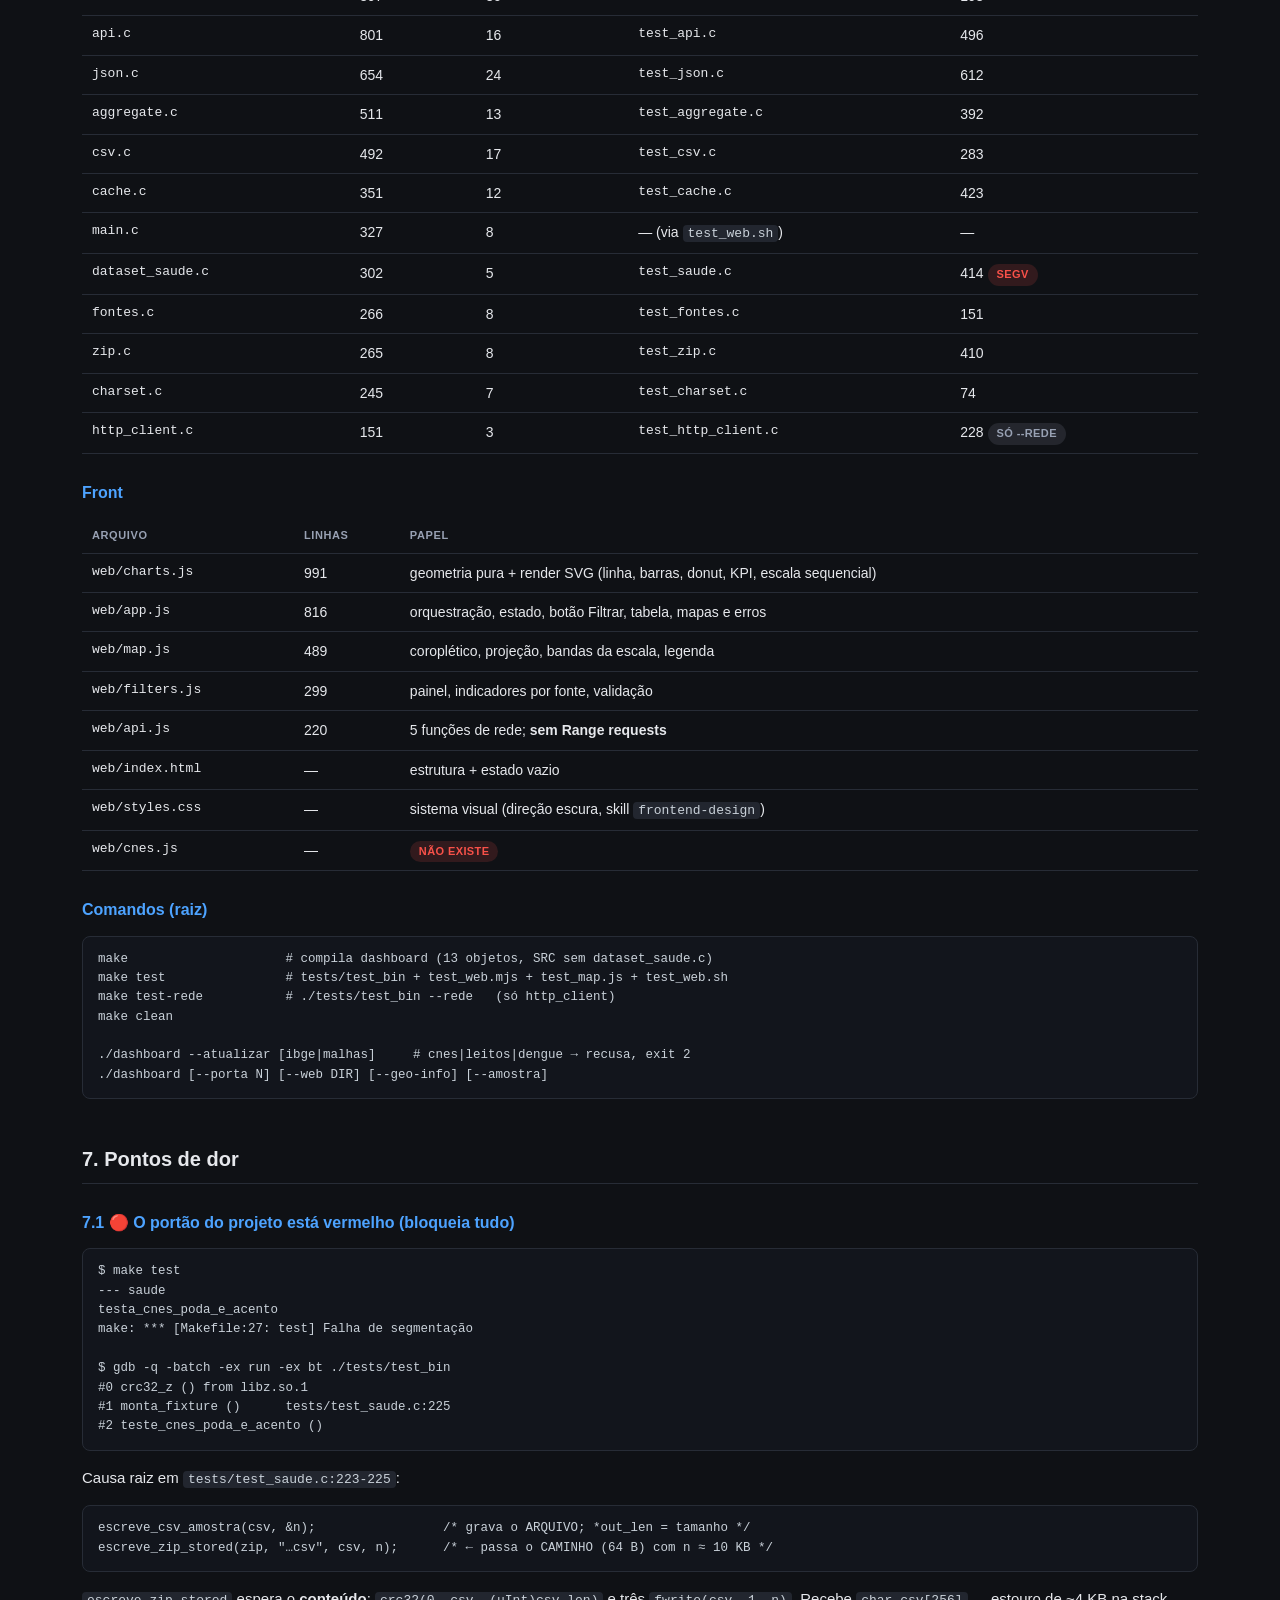
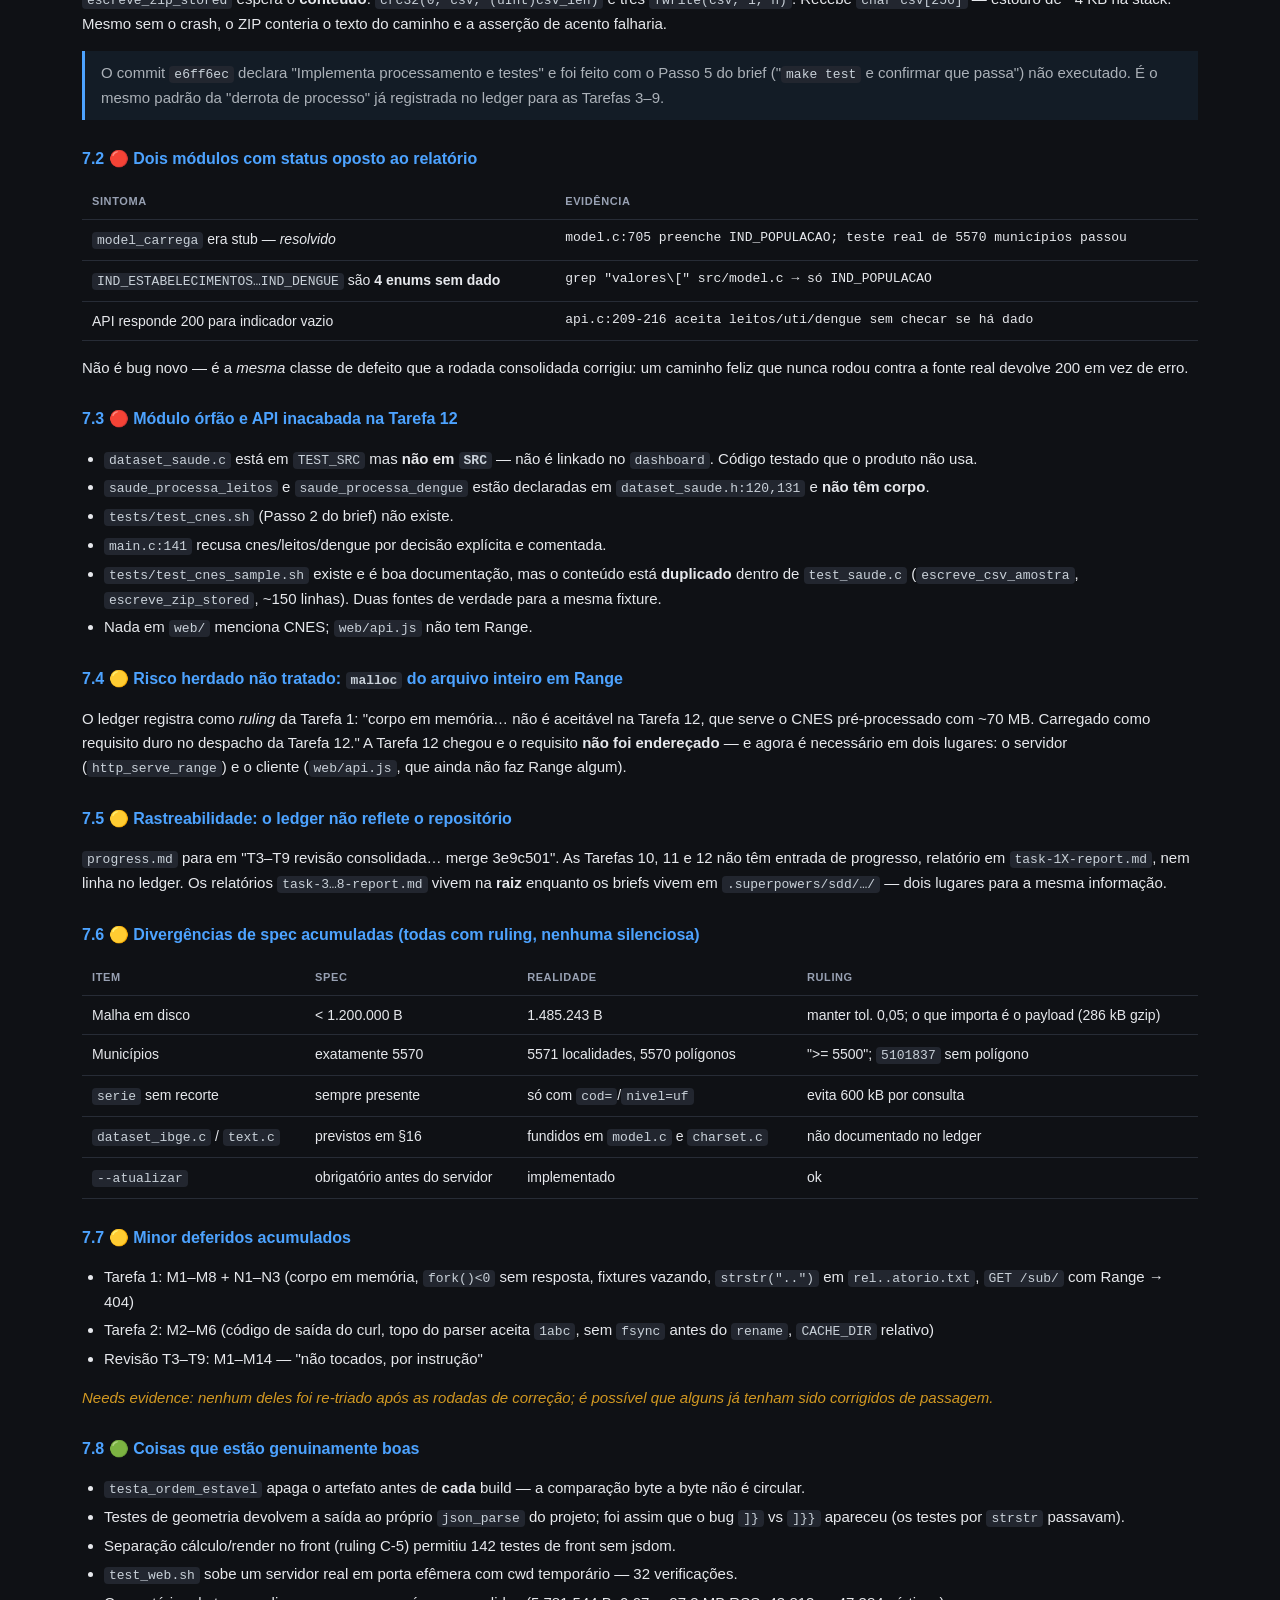
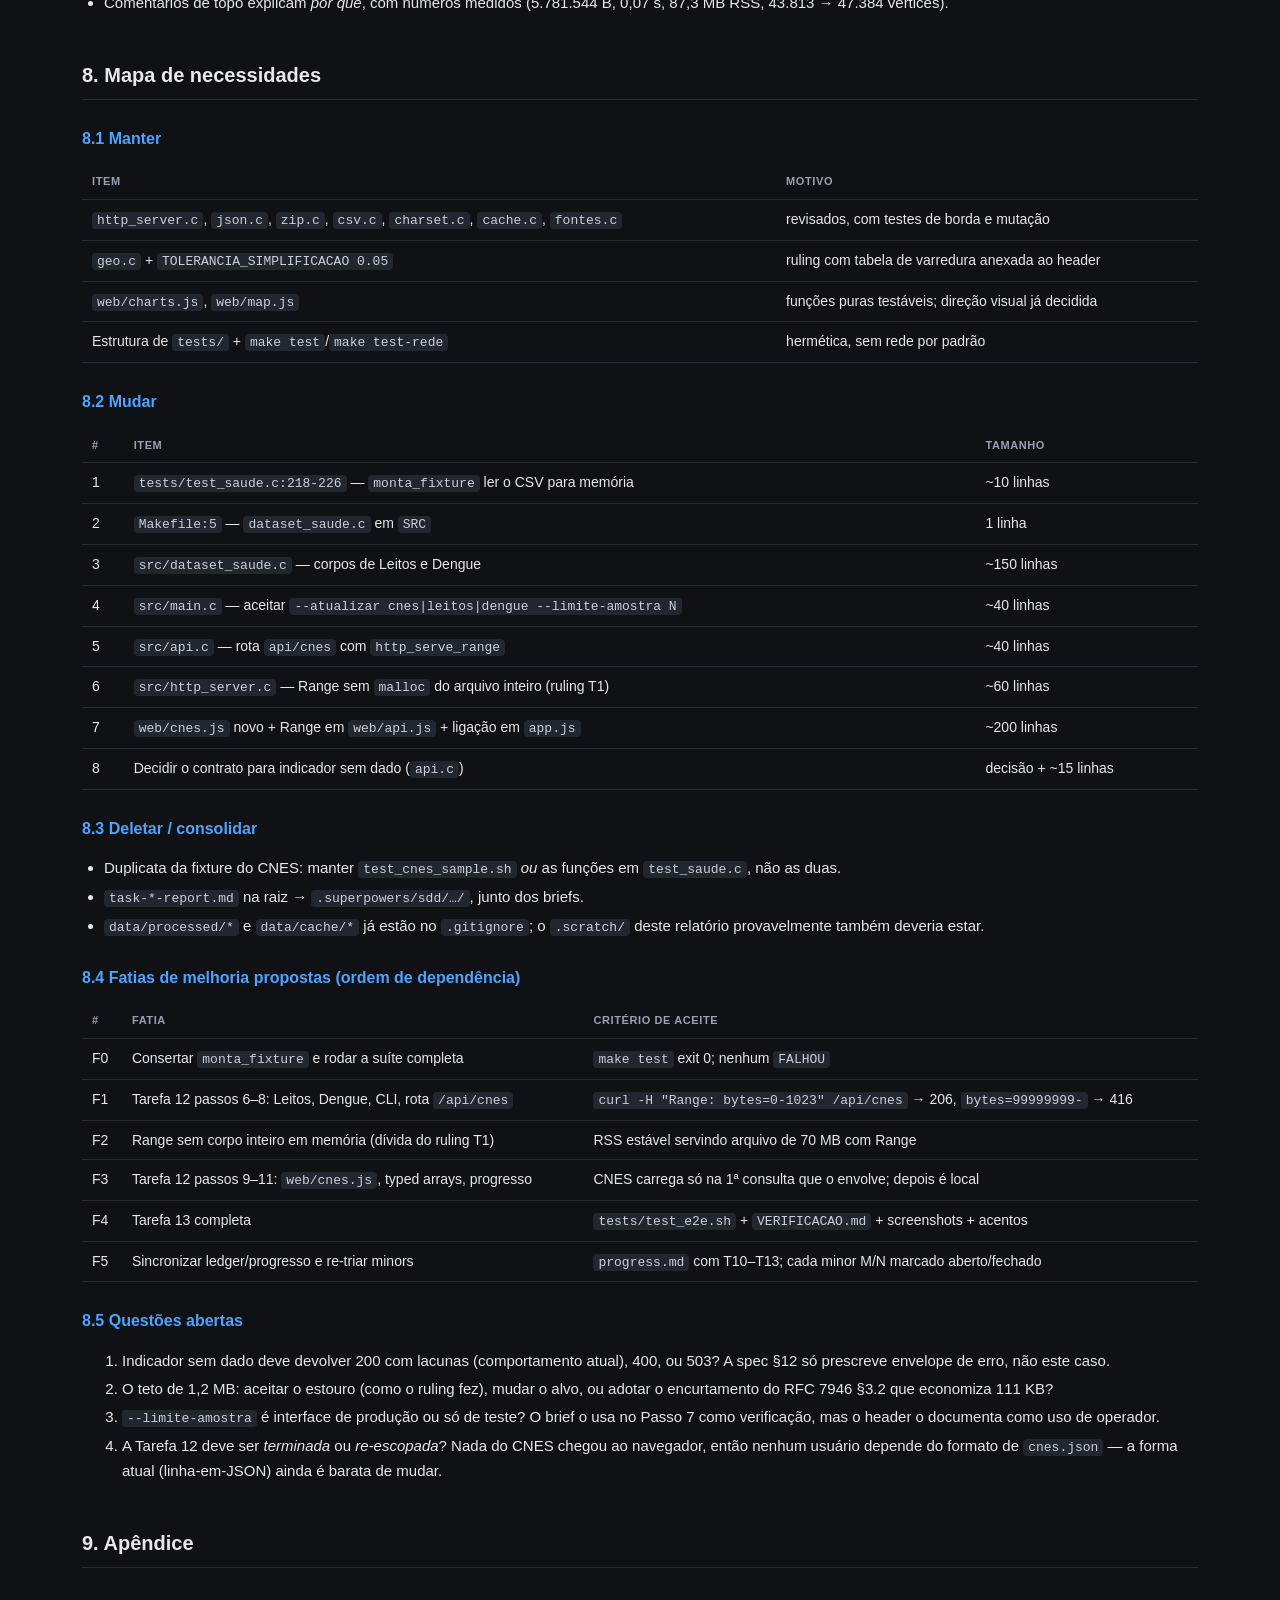
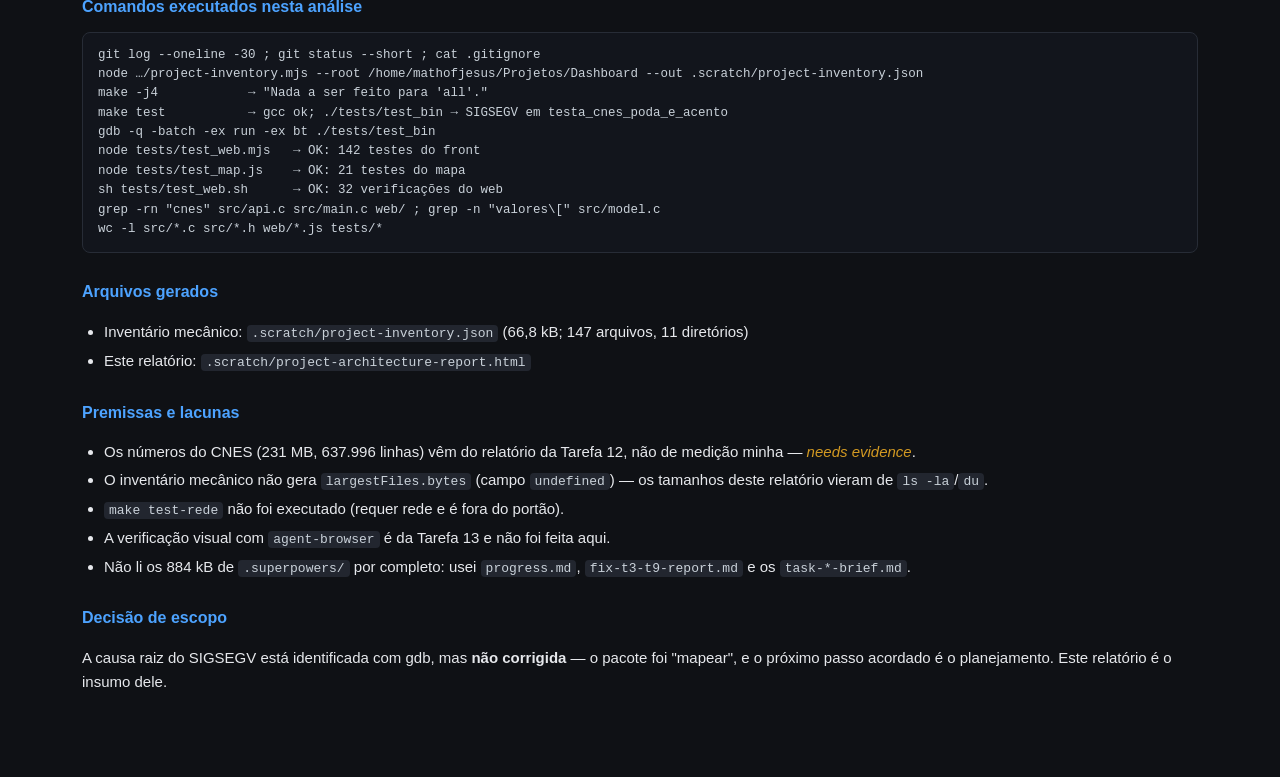
==== commit 112951b8: "fix: ajustar cor do texto em bloco de citação no relatório de arquitetura" ====
--- a/.scratch/project-architecture-report.html
+++ b/.scratch/project-architecture-report.html
@@ -45,7 +45,7 @@
   .fluxo{background:#12151c;border:1px solid var(--linha);border-radius:8px;padding:16px;
          font-family:var(--mono);font-size:12.5px;white-space:pre;overflow-x:auto;color:#c9d1d9}
   blockquote{margin:14px 0;padding:10px 16px;border-left:3px solid var(--acento);
-             background:rgba(77,163,255,.07);color:#c9d1d9}
+             background:rgba(77,163,255,.07);color:#abb1b8}
   .incerto{color:var(--warn);font-style:italic}
   ul{padding-left:22px}
   li{margin:4px 0}
